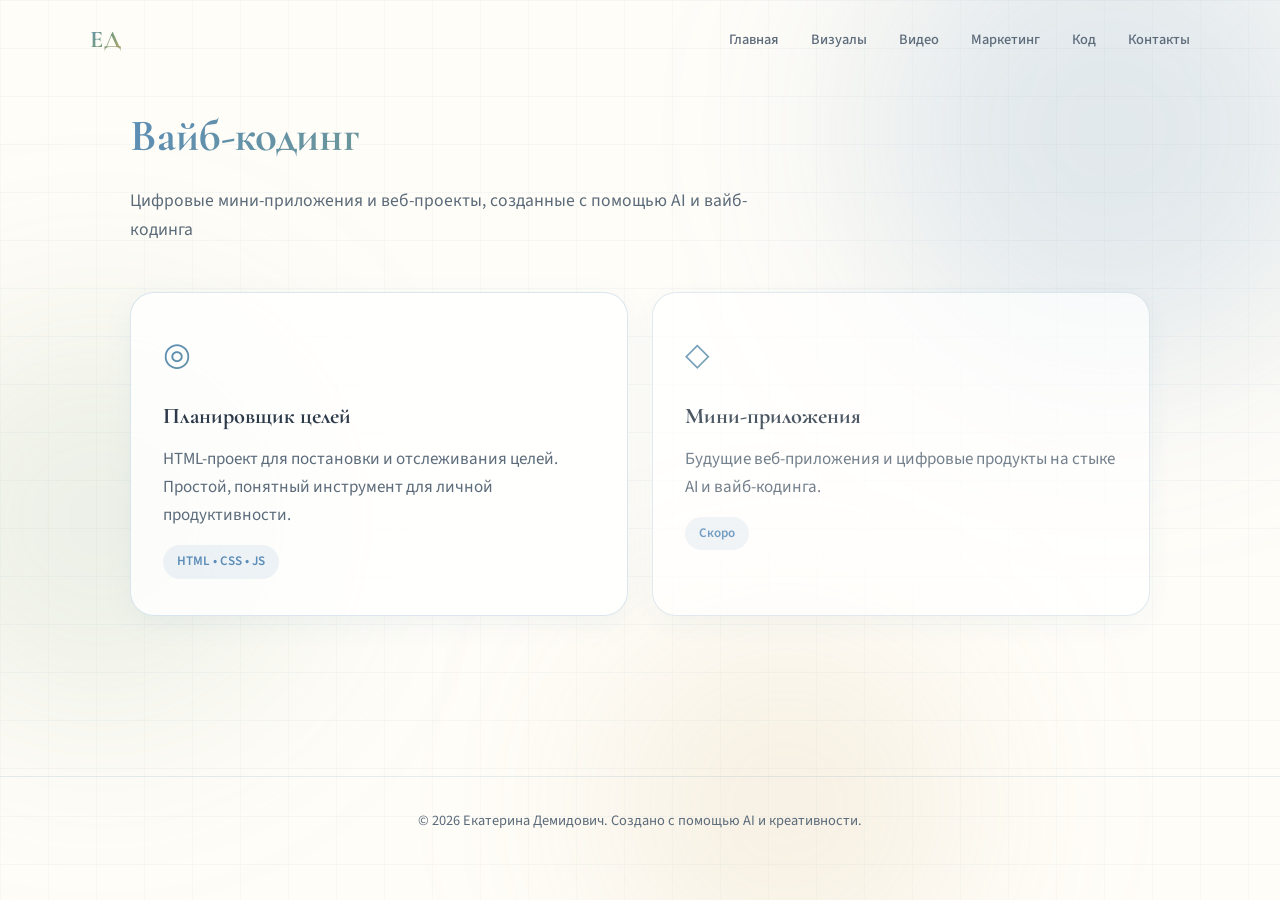
==== coding.html @ 050c3154 "изменение визуала" ====
<!DOCTYPE html>
<html lang="ru">
<head>
  <meta charset="UTF-8">
  <meta name="viewport" content="width=1200">
  <title>Вайб-кодинг — Екатерина Демидович</title>
  <link rel="stylesheet" href="style.css">
  <link rel="preconnect" href="https://fonts.googleapis.com">
  <link rel="preconnect" href="https://fonts.gstatic.com" crossorigin>
  <link href="https://fonts.googleapis.com/css2?family=Cormorant+Garamond:wght@500;600;700&family=Source+Sans+3:wght@300;400;500;600;700&display=swap" rel="stylesheet">
</head>
<body data-page="coding">
  <div class="bg-grid" aria-hidden="true"></div>
  <div class="bg-glow bg-glow--1" aria-hidden="true"></div>
  <div class="bg-glow bg-glow--2" aria-hidden="true"></div>
  <div class="bg-glow bg-glow--3" aria-hidden="true"></div>

  <header class="nav">
    <a href="index.html" class="nav__logo">ЕД</a>
    <nav class="nav__links">
      <a href="index.html" data-page="home">Главная</a>
      <a href="visuals.html" data-page="visuals">Визуалы</a>
      <a href="video.html" data-page="video">Видео</a>
      <a href="marketing.html" data-page="marketing">Маркетинг</a>
      <a href="coding.html" data-page="coding">Код</a>
      <a href="contacts.html" data-page="contacts">Контакты</a>
    </nav>
  </header>

  <main>
    <section class="page-hero fade-in">
      <h1 class="page-hero__title">Вайб-кодинг</h1>
      <p class="page-hero__text">Цифровые мини-приложения и веб-проекты, созданные с помощью AI и вайб-кодинга</p>
    </section>

    <section class="section fade-in">
      <div class="product-list">
        <article class="product-card">
          <div class="product-card__icon">◎</div>
          <h2 class="product-card__title">Планировщик целей</h2>
          <p class="product-card__desc">HTML-проект для постановки и отслеживания целей. Простой, понятный инструмент для личной продуктивности.</p>
          <span class="product-card__tag">HTML • CSS • JS</span>
        </article>

        <article class="product-card product-card--soon">
          <div class="product-card__icon">◇</div>
          <h2 class="product-card__title">Мини-приложения</h2>
          <p class="product-card__desc">Будущие веб-приложения и цифровые продукты на стыке AI и вайб-кодинга.</p>
          <span class="product-card__tag">Скоро</span>
        </article>
      </div>
    </section>
  </main>

  <footer class="footer">
    <p>© 2026 Екатерина Демидович. Создано с помощью AI и креативности.</p>
  </footer>

  <script src="script.js"></script>
</body>
</html>
---- style.css ----
/* ===== Variables ===== */
:root {
  --bg-deep: #fffdf8;
  --bg-card: rgba(255, 255, 255, 0.82);
  --bg-card-hover: rgba(255, 255, 255, 0.95);
  --text: #2d3a4a;
  --text-muted: #5c6b7a;
  --accent-blue: #5b8db8;
  --accent-gold: #c9a86c;
  --accent-green: #7a9e7e;
  --accent-orange: #c4856a;
  --accent-cream: #f5efe6;
  --gradient-main: linear-gradient(135deg, #5b8db8 0%, #7a9e7e 50%, #c9a86c 100%);
  --gradient-soft: linear-gradient(135deg, rgba(91, 141, 184, 0.25), rgba(201, 168, 108, 0.2));
  --glow-blue: 0 0 60px rgba(91, 141, 184, 0.28);
  --glow-gold: 0 0 50px rgba(201, 168, 108, 0.25);
  --border: rgba(91, 141, 184, 0.22);
  --radius: 16px;
  --radius-lg: 24px;
  --font-body: "Source Sans 3", system-ui, sans-serif;
  --font-display: "Cormorant Garamond", Georgia, serif;
  --max-width: 1100px;
}

/* ===== Reset & Base ===== */
*,
*::before,
*::after {
  box-sizing: border-box;
  margin: 0;
  padding: 0;
}

html {
  scroll-behavior: smooth;
}

body {
  font-family: var(--font-body);
  font-size: 17px;
  line-height: 1.65;
  color: var(--text);
  background: var(--bg-deep);
  min-width: 1200px;
  overflow-x: hidden;
}

a {
  color: inherit;
  text-decoration: none;
}

strong {
  color: var(--text);
  font-weight: 600;
}

.tool-name {
  background: var(--gradient-main);
  -webkit-background-clip: text;
  background-clip: text;
  -webkit-text-fill-color: transparent;
  font-weight: 600;
}

/* ===== Background decor ===== */
.bg-grid {
  position: fixed;
  inset: 0;
  background-image:
    linear-gradient(rgba(91, 141, 184, 0.05) 1px, transparent 1px),
    linear-gradient(90deg, rgba(122, 158, 126, 0.04) 1px, transparent 1px);
  background-size: 48px 48px;
  pointer-events: none;
  z-index: 0;
}

.bg-glow {
  position: fixed;
  border-radius: 50%;
  filter: blur(100px);
  pointer-events: none;
  z-index: 0;
}

.bg-glow--1 {
  width: 500px;
  height: 500px;
  top: -120px;
  right: -80px;
  background: rgba(91, 141, 184, 0.18);
}

.bg-glow--2 {
  width: 400px;
  height: 400px;
  bottom: 20%;
  left: -100px;
  background: rgba(122, 158, 126, 0.15);
}

.bg-glow--3 {
  width: 350px;
  height: 350px;
  bottom: -80px;
  right: 25%;
  background: rgba(201, 168, 108, 0.16);
}

/* ===== Nav ===== */
.nav {
  position: fixed;
  top: 0;
  left: 50%;
  transform: translateX(-50%);
  width: min(1100px, calc(100% - 80px));
  display: flex;
  align-items: center;
  justify-content: space-between;
  padding: 20px 0;
  z-index: 100;
}

.nav__logo {
  font-family: var(--font-display);
  font-weight: 700;
  font-size: 1.5rem;
  background: var(--gradient-main);
  -webkit-background-clip: text;
  background-clip: text;
  -webkit-text-fill-color: transparent;
  letter-spacing: 0.05em;
}

.nav__links {
  display: flex;
  gap: 32px;
}

.nav__links a {
  font-size: 0.9rem;
  font-weight: 500;
  color: var(--text-muted);
  transition: color 0.25s ease, text-shadow 0.25s ease;
}

.nav__links a:hover,
.nav__link--active {
  color: var(--accent-blue);
  text-shadow: none;
}

.nav__link--active {
  font-weight: 600;
}

/* ===== Layout ===== */
main {
  position: relative;
  z-index: 1;
  max-width: var(--max-width);
  margin: 0 auto;
  padding: 100px 40px 60px;
}

.section {
  margin-bottom: 100px;
}

.section__header {
  display: flex;
  align-items: baseline;
  gap: 20px;
  margin-bottom: 36px;
}

.section__label {
  font-family: var(--font-display);
  font-size: 0.95rem;
  font-weight: 700;
  color: var(--accent-gold);
  opacity: 0.9;
}

.section__title {
  font-family: var(--font-display);
  font-size: 2rem;
  font-weight: 700;
  background: var(--gradient-main);
  -webkit-background-clip: text;
  background-clip: text;
  -webkit-text-fill-color: transparent;
}

/* ===== Hero ===== */
.hero {
  display: grid;
  grid-template-columns: minmax(360px, 40%) 1fr;
  gap: 60px;
  align-items: center;
  min-height: 85vh;
  padding-top: 40px;
  padding-bottom: 60px;
}

.hero__visual {
  display: flex;
  justify-content: flex-start;
  align-items: center;
}

.hero__badge {
  display: inline-flex;
  align-items: center;
  gap: 10px;
  padding: 8px 18px;
  margin-bottom: 24px;
  font-size: 0.8rem;
  font-weight: 500;
  letter-spacing: 0.12em;
  text-transform: uppercase;
  color: var(--accent-blue);
  background: rgba(91, 141, 184, 0.1);
  border: 1px solid rgba(91, 141, 184, 0.28);
  border-radius: 100px;
}

.hero__badge-dot {
  width: 8px;
  height: 8px;
  border-radius: 50%;
  background: var(--accent-gold);
  box-shadow: 0 0 10px rgba(201, 168, 108, 0.6);
  animation: pulse 2s ease-in-out infinite;
}

@keyframes pulse {
  0%, 100% { opacity: 1; transform: scale(1); }
  50% { opacity: 0.6; transform: scale(0.9); }
}

.hero__title {
  font-family: var(--font-display);
  font-size: 3.6rem;
  font-weight: 700;
  line-height: 1.1;
  margin-bottom: 12px;
  background: linear-gradient(120deg, #2d3a4a 0%, #5b8db8 45%, #7a9e7e 100%);
  -webkit-background-clip: text;
  background-clip: text;
  -webkit-text-fill-color: transparent;
}

.hero__subtitle {
  font-size: 1.15rem;
  color: var(--text-muted);
  margin-bottom: 28px;
}

.hero__text {
  font-size: 1.05rem;
  color: var(--text-muted);
  max-width: 520px;
  margin-bottom: 36px;
}

.hero__actions,
.hero__portal {
  display: flex;
  flex-wrap: wrap;
  gap: 12px;
}

.btn--portal {
  padding: 12px 22px;
  font-size: 0.9rem;
  background: var(--bg-card);
  color: var(--text);
  border: 1px solid var(--border);
  box-shadow: 0 4px 16px rgba(91, 141, 184, 0.08);
}

.btn--portal:hover {
  transform: translateY(-3px);
  border-color: var(--accent-blue);
  background: rgba(91, 141, 184, 0.08);
  box-shadow: var(--glow-blue);
}

.btn--portal-outline {
  background: transparent;
}

.btn--portal-outline:hover {
  border-color: var(--accent-gold);
  background: rgba(201, 168, 108, 0.1);
  box-shadow: var(--glow-gold);
}

.btn--cta {
  margin-top: 32px;
}

/* ===== Buttons ===== */
.btn {
  display: inline-flex;
  align-items: center;
  justify-content: center;
  padding: 14px 28px;
  font-family: var(--font-body);
  font-size: 0.95rem;
  font-weight: 600;
  border-radius: 100px;
  border: none;
  cursor: pointer;
  transition: transform 0.25s ease, box-shadow 0.25s ease, background 0.25s ease;
}

.btn--primary {
  background: var(--gradient-main);
  color: #fff;
  box-shadow: var(--glow-blue);
}

.btn--primary:hover {
  transform: translateY(-3px);
  box-shadow: 0 8px 32px rgba(91, 141, 184, 0.35);
}

.btn--outline {
  background: transparent;
  color: var(--text);
  border: 1px solid var(--border);
}

.btn--outline:hover {
  border-color: var(--accent-gold);
  background: rgba(201, 168, 108, 0.12);
  transform: translateY(-3px);
  box-shadow: var(--glow-gold);
}

.btn--soon {
  padding: 10px 22px;
  font-size: 0.85rem;
  background: rgba(91, 141, 184, 0.1);
  color: var(--text-muted);
  border: 1px solid var(--border);
  cursor: not-allowed;
  opacity: 0.85;
}

/* ===== Hero photo ===== */
.hero-photo {
  position: relative;
  width: 100%;
  max-width: 400px;
  aspect-ratio: 1;
}

.hero-photo__glow {
  position: absolute;
  inset: -24px;
  border-radius: 50%;
  background: radial-gradient(circle, rgba(201, 168, 108, 0.35) 0%, rgba(91, 141, 184, 0.15) 45%, transparent 70%);
  filter: blur(8px);
  animation: glow-pulse 4s ease-in-out infinite;
}

@keyframes glow-pulse {
  0%, 100% { opacity: 0.85; transform: scale(1); }
  50% { opacity: 1; transform: scale(1.04); }
}

.hero-photo__frame {
  position: relative;
  z-index: 2;
  width: 100%;
  height: 100%;
  padding: 6px;
  border-radius: 50%;
  background: linear-gradient(145deg, #5b8db8, #c9a86c, #7a9e7e);
  box-shadow:
    0 20px 50px rgba(91, 141, 184, 0.22),
    0 8px 24px rgba(201, 168, 108, 0.15);
}

.hero-photo__img {
  display: block;
  width: 100%;
  height: 100%;
  object-fit: cover;
  object-position: center 15%;
  border-radius: 50%;
  border: 3px solid rgba(255, 253, 248, 0.9);
}

/* ===== About card ===== */
.card {
  position: relative;
  padding: 40px 44px;
  background: var(--bg-card);
  border: 1px solid var(--border);
  border-radius: var(--radius-lg);
  backdrop-filter: blur(12px);
  box-shadow: 0 8px 32px rgba(91, 141, 184, 0.08);
  transition: border-color 0.3s ease, box-shadow 0.3s ease;
}

.card:hover {
  border-color: rgba(91, 141, 184, 0.4);
  box-shadow: var(--glow-blue);
}

.card--about p {
  margin-bottom: 20px;
  color: var(--text-muted);
}

.card--about p:last-child {
  margin-bottom: 0;
}

.card__accent {
  position: absolute;
  top: 0;
  left: 44px;
  right: 44px;
  height: 3px;
  background: var(--gradient-main);
  border-radius: 0 0 4px 4px;
}

/* ===== Skills ===== */
.skills-grid {
  display: flex;
  flex-wrap: wrap;
  gap: 14px;
}

.skill-tag {
  padding: 12px 22px;
  font-size: 0.95rem;
  font-weight: 500;
  color: var(--text);
  background: var(--bg-card);
  border: 1px solid var(--border);
  border-radius: 100px;
  transition: transform 0.25s ease, background 0.25s ease, border-color 0.25s ease, box-shadow 0.25s ease;
}

.skill-tag:hover {
  transform: translateY(-4px);
  background: var(--bg-card-hover);
  border-color: rgba(201, 168, 108, 0.45);
  box-shadow: 0 8px 24px rgba(91, 141, 184, 0.15);
}

.skill-tag--en {
  background: linear-gradient(135deg, rgba(91, 141, 184, 0.12), rgba(122, 158, 126, 0.12));
}

/* ===== Directions ===== */
.directions-grid {
  display: grid;
  grid-template-columns: repeat(4, 1fr);
  gap: 24px;
}

.direction-card {
  padding: 32px 28px;
  background: var(--bg-card);
  border: 1px solid var(--border);
  border-radius: var(--radius);
  backdrop-filter: blur(10px);
  box-shadow: 0 6px 24px rgba(91, 141, 184, 0.06);
  transition: transform 0.3s ease, box-shadow 0.3s ease, border-color 0.3s ease;
}

.direction-card:hover {
  transform: translateY(-8px);
  border-color: rgba(91, 141, 184, 0.4);
  box-shadow: 0 16px 48px rgba(91, 141, 184, 0.12);
}

.direction-card__icon {
  font-size: 1.8rem;
  margin-bottom: 16px;
  background: var(--gradient-main);
  -webkit-background-clip: text;
  background-clip: text;
  -webkit-text-fill-color: transparent;
}

.direction-card h3 {
  font-family: var(--font-display);
  font-size: 1.25rem;
  margin-bottom: 10px;
}

.direction-card p {
  font-size: 0.92rem;
  color: var(--text-muted);
}

/* ===== Projects tabs & gallery ===== */
.projects-tabs {
  display: flex;
  gap: 12px;
  margin-bottom: 28px;
}

.projects-tab {
  padding: 12px 24px;
  font-family: var(--font-body);
  font-size: 0.95rem;
  font-weight: 600;
  color: var(--text-muted);
  background: var(--bg-card);
  border: 1px solid var(--border);
  border-radius: 100px;
  cursor: pointer;
  transition: color 0.25s ease, background 0.25s ease, border-color 0.25s ease, box-shadow 0.25s ease;
}

.projects-tab:hover {
  color: var(--text);
  border-color: rgba(91, 141, 184, 0.35);
}

.projects-tab--active {
  color: #fff;
  background: var(--gradient-main);
  border-color: transparent;
  box-shadow: var(--glow-blue);
}

.projects-panel {
  display: none;
}

.projects-panel--active {
  display: block;
}

.projects-panel__desc {
  color: var(--text-muted);
  margin-bottom: 28px;
  max-width: 640px;
}

.gallery {
  display: grid;
  gap: 20px;
}

.gallery--visuals {
  grid-template-columns: repeat(3, 1fr);
}

.gallery--video {
  grid-template-columns: repeat(2, 1fr);
}

.gallery__item {
  margin: 0;
  border-radius: var(--radius);
  overflow: hidden;
  background: var(--bg-card);
  border: 1px solid var(--border);
  box-shadow: 0 8px 28px rgba(91, 141, 184, 0.08);
  transition: transform 0.3s ease, box-shadow 0.3s ease;
}

.gallery__item:hover {
  transform: translateY(-4px);
  box-shadow: 0 16px 40px rgba(91, 141, 184, 0.14);
}

.gallery__item img,
.gallery__item video {
  display: block;
  width: 100%;
  height: 100%;
  object-fit: cover;
  aspect-ratio: 3 / 4;
  background: var(--accent-cream);
}

.gallery__item--video video {
  aspect-ratio: 16 / 9;
}

.gallery__item figcaption {
  padding: 12px 16px;
  font-size: 0.88rem;
  color: var(--text-muted);
  text-align: center;
}

.gallery--visuals .gallery__item:last-child {
  grid-column: span 3;
}

.gallery--visuals .gallery__item:last-child video {
  aspect-ratio: 16 / 9;
  max-height: 420px;
  object-fit: contain;
  background: #1a2332;
}

/* ===== Music player ===== */
.music-player {
  display: flex;
  align-items: center;
  gap: 24px;
  padding: 28px 32px;
  background: var(--bg-card);
  border: 1px solid var(--border);
  border-radius: var(--radius-lg);
  box-shadow: 0 8px 28px rgba(91, 141, 184, 0.08);
}

.music-player--featured {
  margin-top: 24px;
}

.music-player__cover {
  flex-shrink: 0;
  width: 80px;
  height: 80px;
  display: flex;
  align-items: center;
  justify-content: center;
  font-size: 2rem;
  color: #fff;
  background: var(--gradient-main);
  border-radius: 50%;
  box-shadow: var(--glow-gold);
}

.music-player__info {
  flex: 1;
  min-width: 0;
}

.music-player__title {
  font-family: var(--font-display);
  font-size: 1.35rem;
  margin-bottom: 4px;
}

.music-player__meta {
  font-size: 0.88rem;
  color: var(--text-muted);
  margin-bottom: 14px;
}

.music-player__audio {
  width: 100%;
  height: 40px;
}

.card--music p {
  color: var(--text-muted);
}

/* ===== Contact ===== */
.contact-block {
  text-align: center;
  padding: 56px 48px;
  background: var(--bg-card);
  border: 1px solid var(--border);
  border-radius: var(--radius-lg);
  position: relative;
  overflow: hidden;
}

.contact-block::before {
  content: "";
  position: absolute;
  top: 0;
  left: 0;
  right: 0;
  height: 100%;
  background: radial-gradient(ellipse at 50% 0%, rgba(91, 141, 184, 0.12), transparent 60%);
  pointer-events: none;
}

.contact-block__text {
  font-size: 1.2rem;
  color: var(--text);
  max-width: 560px;
  margin: 0 auto 36px;
  position: relative;
}

.contact-links {
  display: flex;
  justify-content: center;
  gap: 20px;
  position: relative;
}

.contact-link {
  display: flex;
  align-items: center;
  gap: 14px;
  padding: 18px 28px;
  font-weight: 600;
  background: rgba(91, 141, 184, 0.08);
  border: 1px solid var(--border);
  border-radius: var(--radius);
  transition: transform 0.25s ease, background 0.25s ease, border-color 0.25s ease, box-shadow 0.25s ease;
}

.contact-link span {
  display: flex;
  flex-direction: column;
  align-items: flex-start;
  gap: 2px;
}

.contact-link__label {
  font-size: 0.82rem;
  font-weight: 500;
  color: var(--text-muted);
}

.contact-link__value {
  font-size: 0.95rem;
  color: var(--text);
}

.contact-link:hover {
  transform: scale(1.05);
  background: rgba(201, 168, 108, 0.15);
  border-color: var(--accent-gold);
  box-shadow: var(--glow-gold);
}

.contact-link__icon {
  font-size: 1.1rem;
  opacity: 0.9;
}

/* ===== Footer ===== */
.footer {
  position: relative;
  z-index: 1;
  text-align: center;
  padding: 32px 40px 48px;
  border-top: 1px solid rgba(91, 141, 184, 0.15);
}

.footer p {
  font-size: 0.9rem;
  color: var(--text-muted);
}

/* ===== Animations ===== */
@keyframes fade-up {
  from {
    opacity: 0;
    transform: translateY(20px);
  }
  to {
    opacity: 1;
    transform: translateY(0);
  }
}

.fade-in {
  animation: fade-up 0.7s ease both;
}

/* ===== Page hero ===== */
.page-hero {
  margin-bottom: 48px;
}

.page-hero__title {
  font-family: var(--font-display);
  font-size: 2.8rem;
  font-weight: 700;
  margin-bottom: 12px;
  background: var(--gradient-main);
  -webkit-background-clip: text;
  background-clip: text;
  -webkit-text-fill-color: transparent;
}

.page-hero__text {
  font-size: 1.1rem;
  color: var(--text-muted);
  max-width: 640px;
}

/* ===== Stats ===== */
.stats-grid {
  display: grid;
  grid-template-columns: repeat(4, 1fr);
  gap: 20px;
}

.stat-card {
  padding: 32px 24px;
  text-align: center;
  background: var(--bg-card);
  border: 1px solid var(--border);
  border-radius: var(--radius-lg);
  box-shadow: 0 8px 28px rgba(91, 141, 184, 0.08);
  transition: transform 0.3s ease, box-shadow 0.3s ease;
}

.stat-card:hover {
  transform: translateY(-4px);
  box-shadow: 0 16px 40px rgba(91, 141, 184, 0.12);
}

.stat-card__value {
  display: block;
  font-family: var(--font-display);
  font-size: 2.2rem;
  font-weight: 700;
  color: var(--accent-blue);
  margin-bottom: 8px;
}

.stat-card__label {
  font-size: 0.92rem;
  color: var(--text-muted);
  line-height: 1.4;
}

/* ===== Work gallery ===== */
.gallery--works {
  display: grid;
  grid-template-columns: repeat(2, 1fr);
  gap: 28px;
}

.work-card {
  background: var(--bg-card);
  border: 1px solid var(--border);
  border-radius: var(--radius-lg);
  overflow: hidden;
  box-shadow: 0 8px 28px rgba(91, 141, 184, 0.08);
  transition: transform 0.3s ease, box-shadow 0.3s ease;
}

.work-card:hover {
  transform: translateY(-6px);
  box-shadow: 0 20px 50px rgba(91, 141, 184, 0.14);
}

.work-card__media {
  margin: 0;
  overflow: hidden;
}

.work-card__media img {
  display: block;
  width: 100%;
  aspect-ratio: 3 / 4;
  object-fit: cover;
  background: var(--accent-cream);
}

.work-card__body {
  padding: 24px 28px 28px;
}

.work-card__title {
  font-family: var(--font-display);
  font-size: 1.35rem;
  margin-bottom: 8px;
}

.work-card__desc {
  font-size: 0.95rem;
  color: var(--text-muted);
}

/* ===== Video cases ===== */
.video-list {
  display: flex;
  flex-direction: column;
  gap: 40px;
}

.video-case {
  display: grid;
  grid-template-columns: 1.2fr 1fr;
  gap: 32px;
  align-items: start;
  padding: 28px;
  background: var(--bg-card);
  border: 1px solid var(--border);
  border-radius: var(--radius-lg);
  box-shadow: 0 8px 28px rgba(91, 141, 184, 0.08);
}

.video-case__player video {
  display: block;
  width: 100%;
  border-radius: var(--radius);
  background: #1a2332;
  aspect-ratio: 16 / 9;
}

.video-case__title {
  font-family: var(--font-display);
  font-size: 1.5rem;
  margin-bottom: 20px;
}

.video-case__meta div {
  margin-bottom: 16px;
}

.video-case__meta dt {
  font-weight: 600;
  color: var(--accent-blue);
  margin-bottom: 4px;
  font-size: 0.88rem;
  text-transform: uppercase;
  letter-spacing: 0.06em;
}

.video-case__meta dd {
  color: var(--text-muted);
  font-size: 0.95rem;
}

/* ===== Marketing cases ===== */
.cases-list {
  display: flex;
  flex-direction: column;
  gap: 28px;
}

.case-card {
  position: relative;
  padding: 36px 40px;
  background: var(--bg-card);
  border: 1px solid var(--border);
  border-radius: var(--radius-lg);
  box-shadow: 0 8px 28px rgba(91, 141, 184, 0.08);
}

.case-card__accent {
  position: absolute;
  top: 0;
  left: 40px;
  right: 40px;
  height: 3px;
  background: var(--gradient-main);
  border-radius: 0 0 4px 4px;
}

.case-card__title {
  font-family: var(--font-display);
  font-size: 1.6rem;
  margin-bottom: 24px;
}

.case-card__details div {
  margin-bottom: 18px;
}

.case-card__details div:last-child {
  margin-bottom: 0;
}

.case-card__details dt {
  font-weight: 600;
  color: var(--accent-gold);
  margin-bottom: 6px;
}

.case-card__details dd {
  color: var(--text-muted);
}

/* ===== Product cards ===== */
.product-list {
  display: grid;
  grid-template-columns: repeat(2, 1fr);
  gap: 24px;
}

.product-card {
  padding: 36px 32px;
  background: var(--bg-card);
  border: 1px solid var(--border);
  border-radius: var(--radius-lg);
  box-shadow: 0 8px 28px rgba(91, 141, 184, 0.08);
  transition: transform 0.3s ease, box-shadow 0.3s ease;
}

.product-card:hover {
  transform: translateY(-6px);
  box-shadow: 0 20px 50px rgba(91, 141, 184, 0.14);
}

.product-card--soon {
  opacity: 0.85;
}

.product-card__icon {
  font-size: 2rem;
  margin-bottom: 16px;
  background: var(--gradient-main);
  -webkit-background-clip: text;
  background-clip: text;
  -webkit-text-fill-color: transparent;
}

.product-card__title {
  font-family: var(--font-display);
  font-size: 1.4rem;
  margin-bottom: 10px;
}

.product-card__desc {
  color: var(--text-muted);
  margin-bottom: 16px;
}

.product-card__tag {
  display: inline-block;
  padding: 6px 14px;
  font-size: 0.82rem;
  font-weight: 600;
  color: var(--accent-blue);
  background: rgba(91, 141, 184, 0.1);
  border-radius: 100px;
}

/* ===== Contacts page ===== */
.contact-links--page {
  flex-direction: column;
  align-items: stretch;
  max-width: 480px;
  margin: 0 auto;
}

.contact-link--primary {
  border-color: rgba(91, 141, 184, 0.35);
  background: rgba(91, 141, 184, 0.12);
}
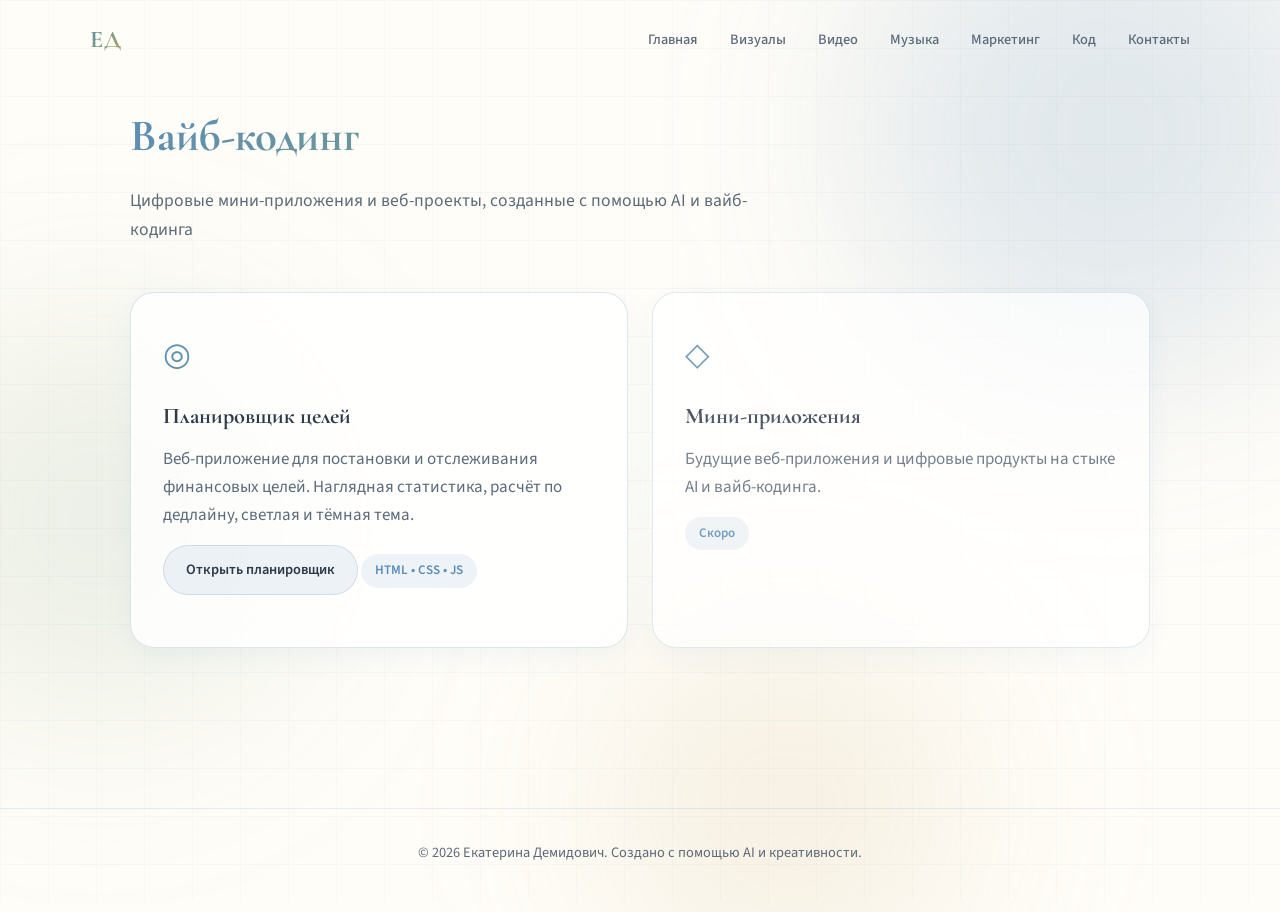
==== commit 534af00f: "Добавление файлов" ====
--- a/coding.html
+++ b/coding.html
@@ -21,6 +21,7 @@
       <a href="index.html" data-page="home">Главная</a>
       <a href="visuals.html" data-page="visuals">Визуалы</a>
       <a href="video.html" data-page="video">Видео</a>
+      <a href="music.html" data-page="music">Музыка</a>
       <a href="marketing.html" data-page="marketing">Маркетинг</a>
       <a href="coding.html" data-page="coding">Код</a>
       <a href="contacts.html" data-page="contacts">Контакты</a>
@@ -38,7 +39,8 @@
         <article class="product-card">
           <div class="product-card__icon">◎</div>
           <h2 class="product-card__title">Планировщик целей</h2>
-          <p class="product-card__desc">HTML-проект для постановки и отслеживания целей. Простой, понятный инструмент для личной продуктивности.</p>
+          <p class="product-card__desc">Веб-приложение для постановки и отслеживания финансовых целей. Наглядная статистика, расчёт по дедлайну, светлая и тёмная тема.</p>
+          <a href="https://ekaterina-demidovich95.github.io/goal-planner_savings-jar/" class="btn btn--case" target="_blank" rel="noopener noreferrer">Открыть планировщик</a>
           <span class="product-card__tag">HTML • CSS • JS</span>
         </article>
 
--- a/style.css
+++ b/style.css
@@ -195,8 +195,8 @@
 /* ===== Hero ===== */
 .hero {
   display: grid;
-  grid-template-columns: minmax(360px, 40%) 1fr;
-  gap: 60px;
+  grid-template-columns: minmax(440px, 48%) 1fr;
+  gap: 56px;
   align-items: center;
   min-height: 85vh;
   padding-top: 40px;
@@ -354,7 +354,7 @@
 .hero-photo {
   position: relative;
   width: 100%;
-  max-width: 400px;
+  max-width: 480px;
   aspect-ratio: 1;
 }
 
@@ -661,6 +661,12 @@
   height: 40px;
 }
 
+.music-list {
+  display: flex;
+  flex-direction: column;
+  gap: 20px;
+}
+
 .card--music p {
   color: var(--text-muted);
 }
@@ -983,6 +989,31 @@
   color: var(--text-muted);
 }
 
+.case-card__links {
+  display: flex;
+  flex-wrap: wrap;
+  gap: 12px;
+  margin-top: 28px;
+  padding-top: 24px;
+  border-top: 1px solid var(--border);
+}
+
+.btn--case {
+  padding: 12px 22px;
+  font-size: 0.9rem;
+  background: rgba(91, 141, 184, 0.1);
+  color: var(--text);
+  border: 1px solid var(--border);
+  box-shadow: none;
+}
+
+.btn--case:hover {
+  transform: translateY(-2px);
+  border-color: var(--accent-blue);
+  background: rgba(91, 141, 184, 0.16);
+  box-shadow: 0 6px 20px rgba(91, 141, 184, 0.12);
+}
+
 /* ===== Product cards ===== */
 .product-list {
   display: grid;
@@ -1025,6 +1056,10 @@
 
 .product-card__desc {
   color: var(--text-muted);
+  margin-bottom: 16px;
+}
+
+.product-card .btn--case {
   margin-bottom: 16px;
 }
 
@@ -1039,14 +1074,45 @@
 }
 
 /* ===== Contacts page ===== */
-.contact-links--page {
-  flex-direction: column;
-  align-items: stretch;
-  max-width: 480px;
-  margin: 0 auto;
-}
-
-.contact-link--primary {
-  border-color: rgba(91, 141, 184, 0.35);
-  background: rgba(91, 141, 184, 0.12);
-}
+.contact-buttons {
+  display: flex;
+  flex-wrap: wrap;
+  justify-content: center;
+  gap: 14px;
+  position: relative;
+}
+
+.btn--contact {
+  padding: 16px 36px;
+  font-size: 0.95rem;
+  background: rgba(91, 141, 184, 0.08);
+  color: var(--text);
+  border: 1px solid var(--border);
+  box-shadow: none;
+}
+
+.btn--contact:hover {
+  transform: translateY(-3px);
+  border-color: var(--accent-gold);
+  background: rgba(201, 168, 108, 0.12);
+  box-shadow: var(--glow-gold);
+}
+
+.btn--contact-primary {
+  background: var(--gradient-main);
+  color: #fff;
+  border-color: transparent;
+  box-shadow: var(--glow-blue);
+}
+
+.btn--contact-primary:hover {
+  border-color: transparent;
+  background: var(--gradient-main);
+  box-shadow: 0 8px 32px rgba(91, 141, 184, 0.35);
+}
+
+.contact-block .btn--cta {
+  display: flex;
+  width: fit-content;
+  margin: 32px auto 0;
+}
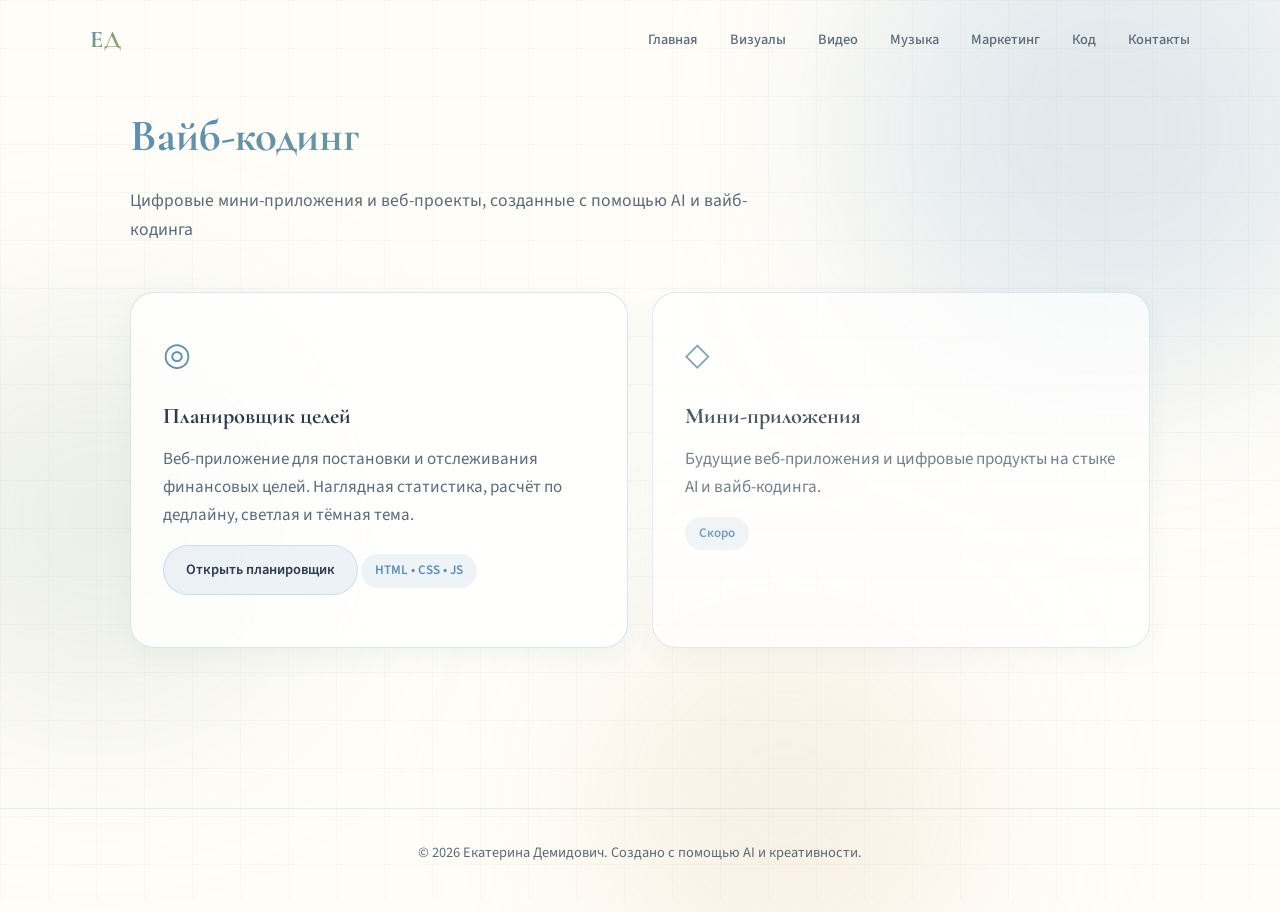
==== commit 71a8d193: "добавила изменения под мобильную версию" ====
--- a/coding.html
+++ b/coding.html
@@ -2,7 +2,7 @@
 <html lang="ru">
 <head>
   <meta charset="UTF-8">
-  <meta name="viewport" content="width=1200">
+  <meta name="viewport" content="width=device-width, initial-scale=1">
   <title>Вайб-кодинг — Екатерина Демидович</title>
   <link rel="stylesheet" href="style.css">
   <link rel="preconnect" href="https://fonts.googleapis.com">
@@ -17,7 +17,12 @@
 
   <header class="nav">
     <a href="index.html" class="nav__logo">ЕД</a>
-    <nav class="nav__links">
+    <button class="nav__burger" type="button" aria-label="Открыть меню" aria-expanded="false" aria-controls="site-nav">
+      <span class="nav__burger-line"></span>
+      <span class="nav__burger-line"></span>
+      <span class="nav__burger-line"></span>
+    </button>
+    <nav class="nav__links" id="site-nav">
       <a href="index.html" data-page="home">Главная</a>
       <a href="visuals.html" data-page="visuals">Визуалы</a>
       <a href="video.html" data-page="video">Видео</a>
--- a/style.css
+++ b/style.css
@@ -41,8 +41,13 @@
   line-height: 1.65;
   color: var(--text);
   background: var(--bg-deep);
-  min-width: 1200px;
   overflow-x: hidden;
+}
+
+@media (min-width: 1200px) {
+  body {
+    min-width: 1200px;
+  }
 }
 
 a {
@@ -152,6 +157,14 @@
 
 .nav__link--active {
   font-weight: 600;
+}
+
+.nav__burger {
+  display: none;
+}
+
+body.nav-open {
+  overflow: hidden;
 }
 
 /* ===== Layout ===== */
@@ -271,6 +284,14 @@
   gap: 12px;
 }
 
+.hero__works-title {
+  font-family: var(--font-display);
+  font-size: 1.3rem;
+  font-weight: 600;
+  margin-bottom: 14px;
+  color: var(--text);
+}
+
 .btn--portal {
   padding: 12px 22px;
   font-size: 0.9rem;
@@ -809,6 +830,10 @@
   gap: 20px;
 }
 
+.stats-grid--5 {
+  grid-template-columns: repeat(5, 1fr);
+}
+
 .stat-card {
   padding: 32px 24px;
   text-align: center;
@@ -1116,3 +1141,482 @@
   width: fit-content;
   margin: 32px auto 0;
 }
+
+/* ===== Home: services, audience, reviews ===== */
+.services-grid {
+  display: grid;
+  grid-template-columns: repeat(2, 1fr);
+  gap: 24px;
+}
+
+.service-card {
+  padding: 32px 28px;
+  background: var(--bg-card);
+  border: 1px solid var(--border);
+  border-radius: var(--radius-lg);
+  box-shadow: 0 8px 28px rgba(91, 141, 184, 0.08);
+  transition: transform 0.3s ease, box-shadow 0.3s ease;
+}
+
+.service-card:hover {
+  transform: translateY(-4px);
+  box-shadow: 0 16px 40px rgba(91, 141, 184, 0.12);
+}
+
+.service-card__title {
+  font-family: var(--font-display);
+  font-size: 1.35rem;
+  margin-bottom: 12px;
+  color: var(--text);
+}
+
+.service-card__desc {
+  color: var(--text-muted);
+  margin-bottom: 12px;
+}
+
+.service-card__desc:last-child {
+  margin-bottom: 0;
+}
+
+.service-card__label {
+  font-weight: 600;
+  color: var(--text);
+  margin: 16px 0 10px;
+}
+
+.service-card__list {
+  padding-left: 20px;
+  color: var(--text-muted);
+}
+
+.service-card__list li {
+  margin-bottom: 6px;
+}
+
+.service-card__list li:last-child {
+  margin-bottom: 0;
+}
+
+.card__lead {
+  font-weight: 600;
+  color: var(--text);
+  margin-bottom: 16px;
+}
+
+.audience-list {
+  padding-left: 20px;
+  color: var(--text-muted);
+  margin-bottom: 24px;
+}
+
+.audience-list li {
+  margin-bottom: 10px;
+}
+
+.audience-list li:last-child {
+  margin-bottom: 0;
+}
+
+.card__note {
+  padding-top: 20px;
+  border-top: 1px solid var(--border);
+  color: var(--text);
+  font-weight: 500;
+}
+
+.reviews-grid {
+  display: grid;
+  grid-template-columns: repeat(2, 1fr);
+  gap: 24px;
+}
+
+.review-card {
+  margin: 0;
+  padding: 28px 32px;
+  background: var(--bg-card);
+  border: 1px solid var(--border);
+  border-radius: var(--radius-lg);
+  box-shadow: 0 8px 28px rgba(91, 141, 184, 0.08);
+}
+
+.review-card p {
+  color: var(--text-muted);
+  font-style: italic;
+  line-height: 1.7;
+}
+
+.reviews-grid .review-card:last-child {
+  grid-column: span 2;
+}
+
+/* ===== Responsive (tablet & mobile only) ===== */
+
+/* Tablet landscape / small laptop — 1024px */
+@media (max-width: 1024px) {
+  .nav {
+    width: calc(100% - 40px);
+    padding: 16px 0;
+  }
+
+  .nav__burger {
+    display: flex;
+    flex-direction: column;
+    justify-content: center;
+    gap: 5px;
+    width: 44px;
+    height: 44px;
+    padding: 0;
+    border: 1px solid var(--border);
+    border-radius: 12px;
+    background: var(--bg-card);
+    cursor: pointer;
+    z-index: 110;
+  }
+
+  .nav__burger-line {
+    display: block;
+    width: 20px;
+    height: 2px;
+    margin: 0 auto;
+    background: var(--text);
+    border-radius: 2px;
+    transition: transform 0.25s ease, opacity 0.25s ease;
+  }
+
+  .nav__burger--open .nav__burger-line:nth-child(1) {
+    transform: translateY(7px) rotate(45deg);
+  }
+
+  .nav__burger--open .nav__burger-line:nth-child(2) {
+    opacity: 0;
+  }
+
+  .nav__burger--open .nav__burger-line:nth-child(3) {
+    transform: translateY(-7px) rotate(-45deg);
+  }
+
+  .nav__links {
+    position: fixed;
+    top: 0;
+    right: 0;
+    width: min(320px, 88vw);
+    height: 100vh;
+    height: 100dvh;
+    flex-direction: column;
+    align-items: flex-start;
+    gap: 0;
+    padding: 88px 28px 32px;
+    background: rgba(255, 253, 248, 0.98);
+    border-left: 1px solid var(--border);
+    box-shadow: -8px 0 40px rgba(91, 141, 184, 0.12);
+    transform: translateX(100%);
+    transition: transform 0.3s ease;
+    z-index: 105;
+    overflow-y: auto;
+  }
+
+  .nav__links--open {
+    transform: translateX(0);
+  }
+
+  .nav__links a {
+    width: 100%;
+    padding: 14px 0;
+    font-size: 1rem;
+    border-bottom: 1px solid rgba(91, 141, 184, 0.1);
+  }
+
+  body.nav-open::before {
+    content: "";
+    position: fixed;
+    inset: 0;
+    background: rgba(45, 58, 74, 0.35);
+    z-index: 104;
+  }
+
+  main {
+    padding: 88px 24px 48px;
+  }
+
+  .hero {
+    grid-template-columns: 1fr 1fr;
+    gap: 32px;
+    min-height: auto;
+    padding-top: 24px;
+    padding-bottom: 40px;
+  }
+
+  .hero-photo {
+    max-width: 100%;
+  }
+
+  .hero__title {
+    font-size: 2.8rem;
+  }
+
+  .page-hero__title {
+    font-size: 2.4rem;
+  }
+
+  .stats-grid--5 {
+    grid-template-columns: repeat(3, 1fr);
+  }
+
+  .services-grid,
+  .gallery--works,
+  .reviews-grid,
+  .product-list {
+    grid-template-columns: 1fr;
+  }
+
+  .reviews-grid .review-card:last-child {
+    grid-column: span 1;
+  }
+
+  .video-case {
+    grid-template-columns: 1fr;
+    gap: 24px;
+    padding: 24px;
+  }
+
+  .directions-grid {
+    grid-template-columns: repeat(2, 1fr);
+  }
+
+  .gallery--visuals {
+    grid-template-columns: repeat(2, 1fr);
+  }
+
+  .gallery--visuals .gallery__item:last-child {
+    grid-column: span 2;
+  }
+
+  .section {
+    margin-bottom: 72px;
+  }
+}
+
+/* Tablet portrait — 768px */
+@media (max-width: 768px) {
+  body {
+    font-size: 16px;
+  }
+
+  main {
+    padding: 80px 20px 40px;
+  }
+
+  .hero {
+    grid-template-columns: 1fr;
+    gap: 32px;
+    text-align: center;
+  }
+
+  .hero__visual {
+    justify-content: center;
+    order: -1;
+  }
+
+  .hero-photo {
+    max-width: min(360px, 85vw);
+    margin: 0 auto;
+  }
+
+  .hero__badge {
+    margin-left: auto;
+    margin-right: auto;
+  }
+
+  .hero__text {
+    max-width: none;
+    margin-left: auto;
+    margin-right: auto;
+  }
+
+  .hero__works-title {
+    text-align: center;
+  }
+
+  .hero__portal {
+    justify-content: center;
+  }
+
+  .hero__title {
+    font-size: 2.4rem;
+  }
+
+  .page-hero__title {
+    font-size: 2rem;
+  }
+
+  .section__title {
+    font-size: 1.75rem;
+  }
+
+  .section {
+    margin-bottom: 56px;
+  }
+
+  .stats-grid,
+  .stats-grid--5 {
+    grid-template-columns: repeat(2, 1fr);
+  }
+
+  .card,
+  .case-card {
+    padding: 28px 24px;
+  }
+
+  .card__accent,
+  .case-card__accent {
+    left: 24px;
+    right: 24px;
+  }
+
+  .contact-block {
+    padding: 36px 24px;
+  }
+
+  .music-player {
+    flex-direction: column;
+    align-items: flex-start;
+    padding: 24px;
+    gap: 16px;
+  }
+
+  .music-player__cover {
+    width: 64px;
+    height: 64px;
+    font-size: 1.6rem;
+  }
+
+  .music-player__title {
+    font-size: 1.2rem;
+  }
+
+  .projects-tabs {
+    flex-wrap: wrap;
+  }
+
+  .gallery--visuals,
+  .gallery--video {
+    grid-template-columns: 1fr;
+  }
+
+  .gallery--visuals .gallery__item:last-child {
+    grid-column: span 1;
+  }
+
+  .work-card__body {
+    padding: 20px 22px 24px;
+  }
+
+  .footer {
+    padding: 24px 20px 36px;
+  }
+}
+
+/* Mobile — 430px and below */
+@media (max-width: 430px) {
+  main {
+    padding: 76px 16px 32px;
+  }
+
+  .nav {
+    width: calc(100% - 32px);
+  }
+
+  .hero__title {
+    font-size: 2rem;
+  }
+
+  .hero__subtitle {
+    font-size: 1rem;
+  }
+
+  .page-hero__title {
+    font-size: 1.75rem;
+  }
+
+  .section__title {
+    font-size: 1.5rem;
+  }
+
+  .hero__portal {
+    gap: 10px;
+  }
+
+  .btn--portal {
+    flex: 1 1 calc(50% - 10px);
+    min-width: 0;
+    padding: 12px 14px;
+    font-size: 0.85rem;
+    text-align: center;
+  }
+
+  .stats-grid,
+  .stats-grid--5 {
+    grid-template-columns: 1fr;
+  }
+
+  .stat-card {
+    padding: 24px 20px;
+  }
+
+  .stat-card__value {
+    font-size: 1.8rem;
+  }
+
+  .contact-buttons {
+    flex-direction: column;
+    align-items: stretch;
+  }
+
+  .btn--contact {
+    width: 100%;
+    padding: 14px 24px;
+  }
+
+  .service-card,
+  .product-card,
+  .review-card {
+    padding: 22px 20px;
+  }
+
+  .case-card__links {
+    flex-direction: column;
+  }
+
+  .btn--case {
+    width: 100%;
+    text-align: center;
+  }
+
+  .video-case {
+    padding: 18px;
+  }
+
+  .video-case__title {
+    font-size: 1.25rem;
+  }
+
+  .work-card__title {
+    font-size: 1.2rem;
+  }
+}
+
+/* Small mobile — 320px */
+@media (max-width: 320px) {
+  .hero__title {
+    font-size: 1.75rem;
+  }
+
+  .btn--portal {
+    flex: 1 1 100%;
+  }
+
+  .nav__links {
+    width: 100vw;
+  }
+}
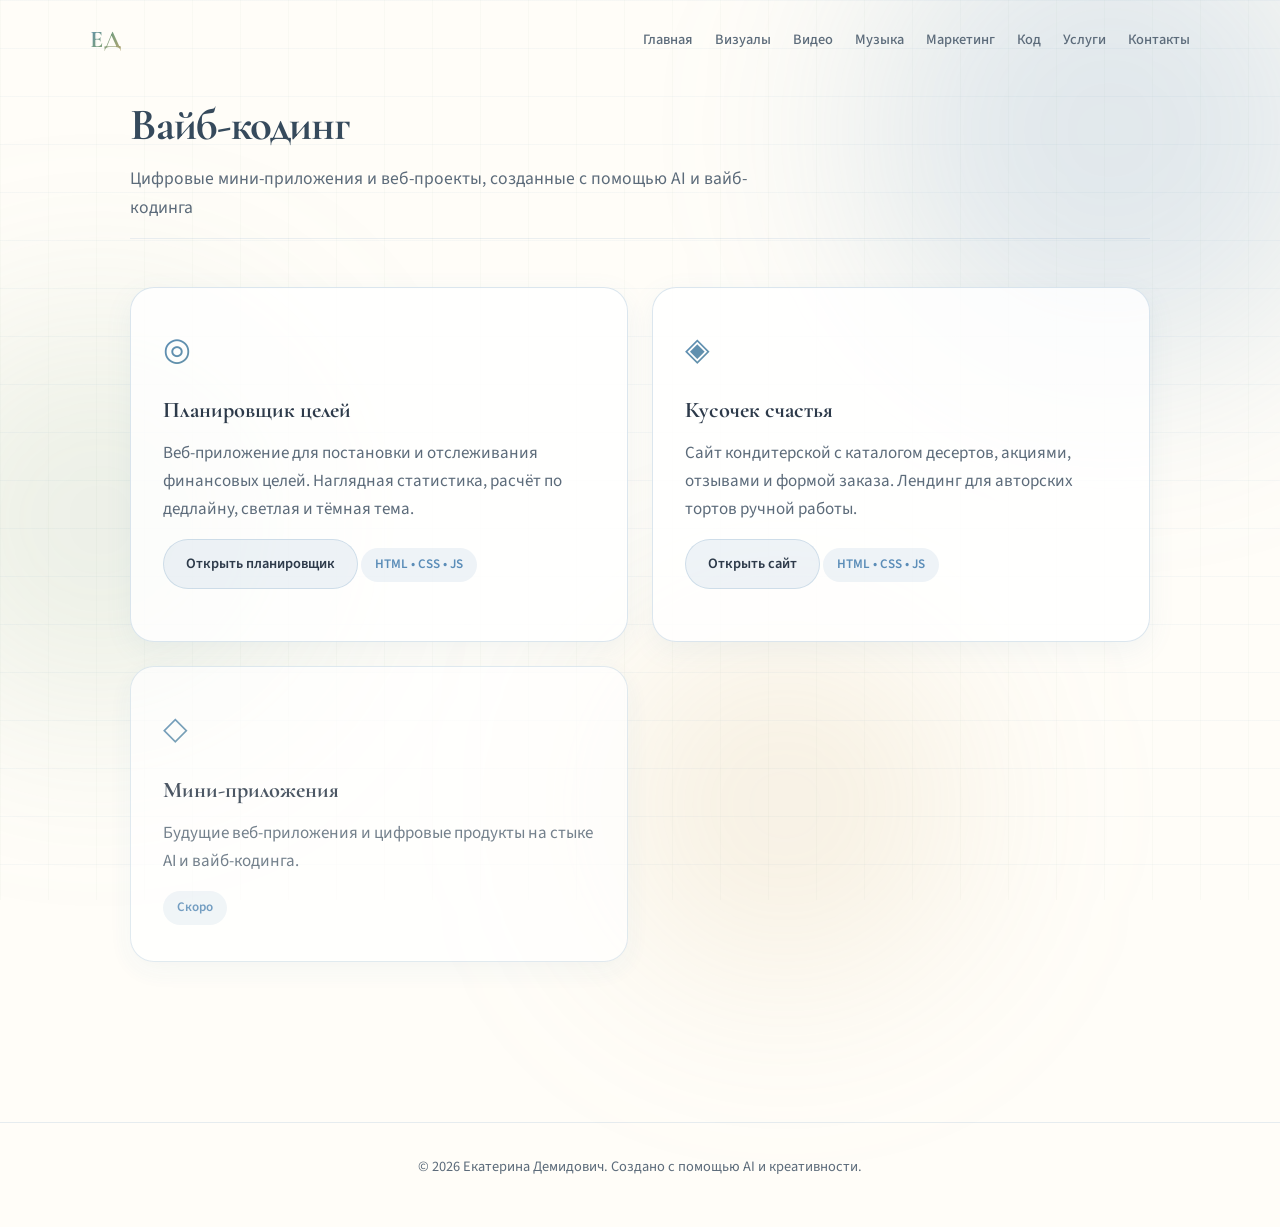
==== commit 1550a85e: "Добавление блока услуги и небольшие изменение визуала" ====
--- a/coding.html
+++ b/coding.html
@@ -29,6 +29,7 @@
       <a href="music.html" data-page="music">Музыка</a>
       <a href="marketing.html" data-page="marketing">Маркетинг</a>
       <a href="coding.html" data-page="coding">Код</a>
+      <a href="services.html" data-page="services">Услуги</a>
       <a href="contacts.html" data-page="contacts">Контакты</a>
     </nav>
   </header>
@@ -49,6 +50,14 @@
           <span class="product-card__tag">HTML • CSS • JS</span>
         </article>
 
+        <article class="product-card">
+          <div class="product-card__icon">◈</div>
+          <h2 class="product-card__title">Кусочек счастья</h2>
+          <p class="product-card__desc">Сайт кондитерской с каталогом десертов, акциями, отзывами и формой заказа. Лендинг для авторских тортов ручной работы.</p>
+          <a href="https://ekaterina-demidovich95.github.io/konditer/" class="btn btn--case" target="_blank" rel="noopener noreferrer">Открыть сайт</a>
+          <span class="product-card__tag">HTML • CSS • JS</span>
+        </article>
+
         <article class="product-card product-card--soon">
           <div class="product-card__icon">◇</div>
           <h2 class="product-card__title">Мини-приложения</h2>
--- a/style.css
+++ b/style.css
@@ -5,6 +5,7 @@
   --bg-card-hover: rgba(255, 255, 255, 0.95);
   --text: #2d3a4a;
   --text-muted: #5c6b7a;
+  --heading: #364a5c;
   --accent-blue: #5b8db8;
   --accent-gold: #c9a86c;
   --accent-green: #7a9e7e;
@@ -139,7 +140,9 @@
 
 .nav__links {
   display: flex;
-  gap: 32px;
+  flex-wrap: wrap;
+  justify-content: flex-end;
+  gap: 22px;
 }
 
 .nav__links a {
@@ -181,10 +184,23 @@
 }
 
 .section__header {
+  position: relative;
   display: flex;
   align-items: baseline;
   gap: 20px;
-  margin-bottom: 36px;
+  margin-bottom: 20px;
+  padding-bottom: 14px;
+}
+
+.section__header::after {
+  content: "";
+  position: absolute;
+  left: 0;
+  bottom: 0;
+  width: 56px;
+  height: 3px;
+  background: var(--gradient-main);
+  border-radius: 2px;
 }
 
 .section__label {
@@ -199,10 +215,9 @@
   font-family: var(--font-display);
   font-size: 2rem;
   font-weight: 700;
-  background: var(--gradient-main);
-  -webkit-background-clip: text;
-  background-clip: text;
-  -webkit-text-fill-color: transparent;
+  color: var(--heading);
+  letter-spacing: -0.01em;
+  line-height: 1.2;
 }
 
 /* ===== Hero ===== */
@@ -285,11 +300,7 @@
 }
 
 .hero__works-title {
-  font-family: var(--font-display);
-  font-size: 1.3rem;
-  font-weight: 600;
-  margin-bottom: 14px;
-  color: var(--text);
+  margin-bottom: 16px;
 }
 
 .btn--portal {
@@ -436,6 +447,7 @@
 .card--about p {
   margin-bottom: 20px;
   color: var(--text-muted);
+  overflow-wrap: break-word;
 }
 
 .card--about p:last-child {
@@ -695,12 +707,16 @@
 /* ===== Contact ===== */
 .contact-block {
   text-align: center;
-  padding: 56px 48px;
+  padding: 48px 48px;
   background: var(--bg-card);
   border: 1px solid var(--border);
   border-radius: var(--radius-lg);
   position: relative;
   overflow: hidden;
+}
+
+.contact-block--compact {
+  padding: 40px 32px;
 }
 
 .contact-block::before {
@@ -804,6 +820,8 @@
 /* ===== Page hero ===== */
 .page-hero {
   margin-bottom: 48px;
+  padding-bottom: 16px;
+  border-bottom: 1px solid rgba(91, 141, 184, 0.12);
 }
 
 .page-hero__title {
@@ -811,16 +829,16 @@
   font-size: 2.8rem;
   font-weight: 700;
   margin-bottom: 12px;
-  background: var(--gradient-main);
-  -webkit-background-clip: text;
-  background-clip: text;
-  -webkit-text-fill-color: transparent;
+  color: var(--heading);
+  letter-spacing: -0.02em;
+  line-height: 1.15;
 }
 
 .page-hero__text {
   font-size: 1.1rem;
   color: var(--text-muted);
   max-width: 640px;
+  line-height: 1.65;
 }
 
 /* ===== Stats ===== */
@@ -906,6 +924,8 @@
   font-family: var(--font-display);
   font-size: 1.35rem;
   margin-bottom: 8px;
+  color: var(--heading);
+  line-height: 1.25;
 }
 
 .work-card__desc {
@@ -1167,7 +1187,8 @@
   font-family: var(--font-display);
   font-size: 1.35rem;
   margin-bottom: 12px;
-  color: var(--text);
+  color: var(--heading);
+  line-height: 1.25;
 }
 
 .service-card__desc {
@@ -1244,10 +1265,231 @@
   color: var(--text-muted);
   font-style: italic;
   line-height: 1.7;
+  overflow-wrap: break-word;
+  hyphens: auto;
 }
 
 .reviews-grid .review-card:last-child {
   grid-column: span 2;
+}
+
+/* ===== Services: home pricing cards ===== */
+.section__intro {
+  color: var(--text-muted);
+  max-width: 720px;
+  margin: 0 0 32px;
+  font-size: 1.05rem;
+  line-height: 1.7;
+}
+
+.section__actions {
+  display: flex;
+  justify-content: center;
+  margin-top: 36px;
+}
+
+.pricing-grid {
+  display: grid;
+  grid-template-columns: repeat(3, 1fr);
+  gap: 24px;
+  align-items: stretch;
+}
+
+.pricing-card {
+  display: flex;
+  flex-direction: column;
+  height: 100%;
+  padding: 28px 26px;
+  background: var(--bg-card);
+  border: 1px solid var(--border);
+  border-radius: var(--radius-lg);
+  box-shadow: 0 8px 28px rgba(91, 141, 184, 0.08);
+  transition: transform 0.3s ease, box-shadow 0.3s ease, border-color 0.3s ease;
+}
+
+.pricing-card:hover {
+  transform: translateY(-6px);
+  border-color: rgba(91, 141, 184, 0.4);
+  box-shadow: 0 16px 40px rgba(91, 141, 184, 0.14);
+}
+
+.pricing-card__icon {
+  font-size: 1.8rem;
+  margin-bottom: 14px;
+}
+
+.pricing-card__title {
+  font-family: var(--font-display);
+  font-size: 1.3rem;
+  margin-bottom: 14px;
+  color: var(--heading);
+  line-height: 1.25;
+}
+
+.pricing-card__list {
+  flex: 1;
+  padding-left: 18px;
+  margin-bottom: 20px;
+  color: var(--text-muted);
+  font-size: 0.95rem;
+}
+
+.pricing-card__list li {
+  margin-bottom: 6px;
+}
+
+.pricing-card__list li:last-child {
+  margin-bottom: 0;
+}
+
+.pricing-card__price {
+  display: inline-block;
+  margin-top: auto;
+  padding-top: 16px;
+  border-top: 1px solid var(--border);
+  font-family: var(--font-display);
+  font-size: 1.2rem;
+  font-weight: 700;
+  color: var(--accent-blue);
+}
+
+/* ===== Services page ===== */
+.page-hero__note {
+  margin-top: 16px;
+  font-size: 0.98rem;
+  color: var(--text-muted);
+  max-width: 720px;
+  line-height: 1.7;
+}
+
+body[data-page="services"] .page-hero__text,
+body[data-page="services"] .page-hero__note {
+  max-width: none;
+  width: 100%;
+}
+
+.service-offers {
+  display: flex;
+  flex-direction: column;
+  gap: 32px;
+}
+
+.service-offer {
+  position: relative;
+  padding: 40px 44px;
+  background: var(--bg-card);
+  border: 1px solid var(--border);
+  border-radius: var(--radius-lg);
+  box-shadow: 0 8px 32px rgba(91, 141, 184, 0.08);
+  scroll-margin-top: 100px;
+}
+
+.service-offer__accent {
+  position: absolute;
+  top: 0;
+  left: 44px;
+  right: 44px;
+  height: 3px;
+  background: var(--gradient-main);
+  border-radius: 0 0 4px 4px;
+}
+
+.service-offer__title {
+  font-family: var(--font-display);
+  font-size: 1.75rem;
+  margin-bottom: 14px;
+  color: var(--heading);
+  line-height: 1.2;
+}
+
+.service-offer__desc {
+  color: var(--text-muted);
+  margin-bottom: 24px;
+  max-width: 720px;
+}
+
+body[data-page="services"] .service-offer__desc {
+  max-width: none;
+}
+
+.service-offer__subtitle {
+  font-family: var(--font-display);
+  font-size: 1.15rem;
+  margin-bottom: 12px;
+  color: var(--text);
+}
+
+.service-offer__list,
+.service-offer__fits {
+  padding-left: 20px;
+  color: var(--text-muted);
+  margin-bottom: 20px;
+}
+
+.service-offer__list li,
+.service-offer__fits li {
+  margin-bottom: 8px;
+}
+
+.service-offer__list li:last-child,
+.service-offer__fits li:last-child {
+  margin-bottom: 0;
+}
+
+.service-offer__price {
+  font-family: var(--font-display);
+  font-size: 1.5rem;
+  font-weight: 700;
+  margin-bottom: 24px;
+  color: var(--accent-blue);
+}
+
+.service-offer .btn {
+  margin-top: 12px;
+}
+
+.section__title--inline {
+  margin-bottom: 16px;
+  color: var(--heading);
+}
+
+.tools-card__text {
+  color: var(--text-muted);
+  margin-bottom: 20px;
+}
+
+.tools-card__groups p {
+  color: var(--text-muted);
+  margin-bottom: 10px;
+}
+
+.tools-card__groups p:last-child {
+  margin-bottom: 0;
+}
+
+.services-cta {
+  text-align: center;
+}
+
+.services-cta__title {
+  font-family: var(--font-display);
+  font-size: 1.75rem;
+  margin-bottom: 16px;
+  color: var(--heading);
+  line-height: 1.25;
+}
+
+.services-cta .contact-block__text {
+  margin-bottom: 16px;
+}
+
+.services-cta .contact-block__text:last-of-type {
+  margin-bottom: 28px;
+}
+
+.services-cta .btn {
+  position: relative;
+  margin: 0 auto;
 }
 
 /* ===== Responsive (tablet & mobile only) ===== */
@@ -1257,6 +1499,7 @@
   .nav {
     width: calc(100% - 40px);
     padding: 16px 0;
+    z-index: 200;
   }
 
   .nav__burger {
@@ -1271,7 +1514,10 @@
     border-radius: 12px;
     background: var(--bg-card);
     cursor: pointer;
-    z-index: 110;
+    position: relative;
+    z-index: 202;
+    -webkit-tap-highlight-color: transparent;
+    touch-action: manipulation;
   }
 
   .nav__burger-line {
@@ -1312,12 +1558,14 @@
     box-shadow: -8px 0 40px rgba(91, 141, 184, 0.12);
     transform: translateX(100%);
     transition: transform 0.3s ease;
-    z-index: 105;
+    z-index: 201;
     overflow-y: auto;
+    pointer-events: none;
   }
 
   .nav__links--open {
     transform: translateX(0);
+    pointer-events: auto;
   }
 
   .nav__links a {
@@ -1325,6 +1573,10 @@
     padding: 14px 0;
     font-size: 1rem;
     border-bottom: 1px solid rgba(91, 141, 184, 0.1);
+    position: relative;
+    z-index: 1;
+    -webkit-tap-highlight-color: transparent;
+    touch-action: manipulation;
   }
 
   body.nav-open::before {
@@ -1332,7 +1584,8 @@
     position: fixed;
     inset: 0;
     background: rgba(45, 58, 74, 0.35);
-    z-index: 104;
+    z-index: 150;
+    pointer-events: auto;
   }
 
   main {
@@ -1384,6 +1637,10 @@
     grid-template-columns: repeat(2, 1fr);
   }
 
+  .pricing-grid {
+    grid-template-columns: repeat(2, 1fr);
+  }
+
   .gallery--visuals {
     grid-template-columns: repeat(2, 1fr);
   }
@@ -1463,13 +1720,20 @@
     grid-template-columns: repeat(2, 1fr);
   }
 
+  .pricing-grid {
+    grid-template-columns: 1fr;
+  }
+
   .card,
-  .case-card {
+  .case-card,
+  .service-offer,
+  .pricing-card {
     padding: 28px 24px;
   }
 
   .card__accent,
-  .case-card__accent {
+  .case-card__accent,
+  .service-offer__accent {
     left: 24px;
     right: 24px;
   }
@@ -1580,7 +1844,9 @@
 
   .service-card,
   .product-card,
-  .review-card {
+  .review-card,
+  .pricing-card,
+  .service-offer {
     padding: 22px 20px;
   }
 
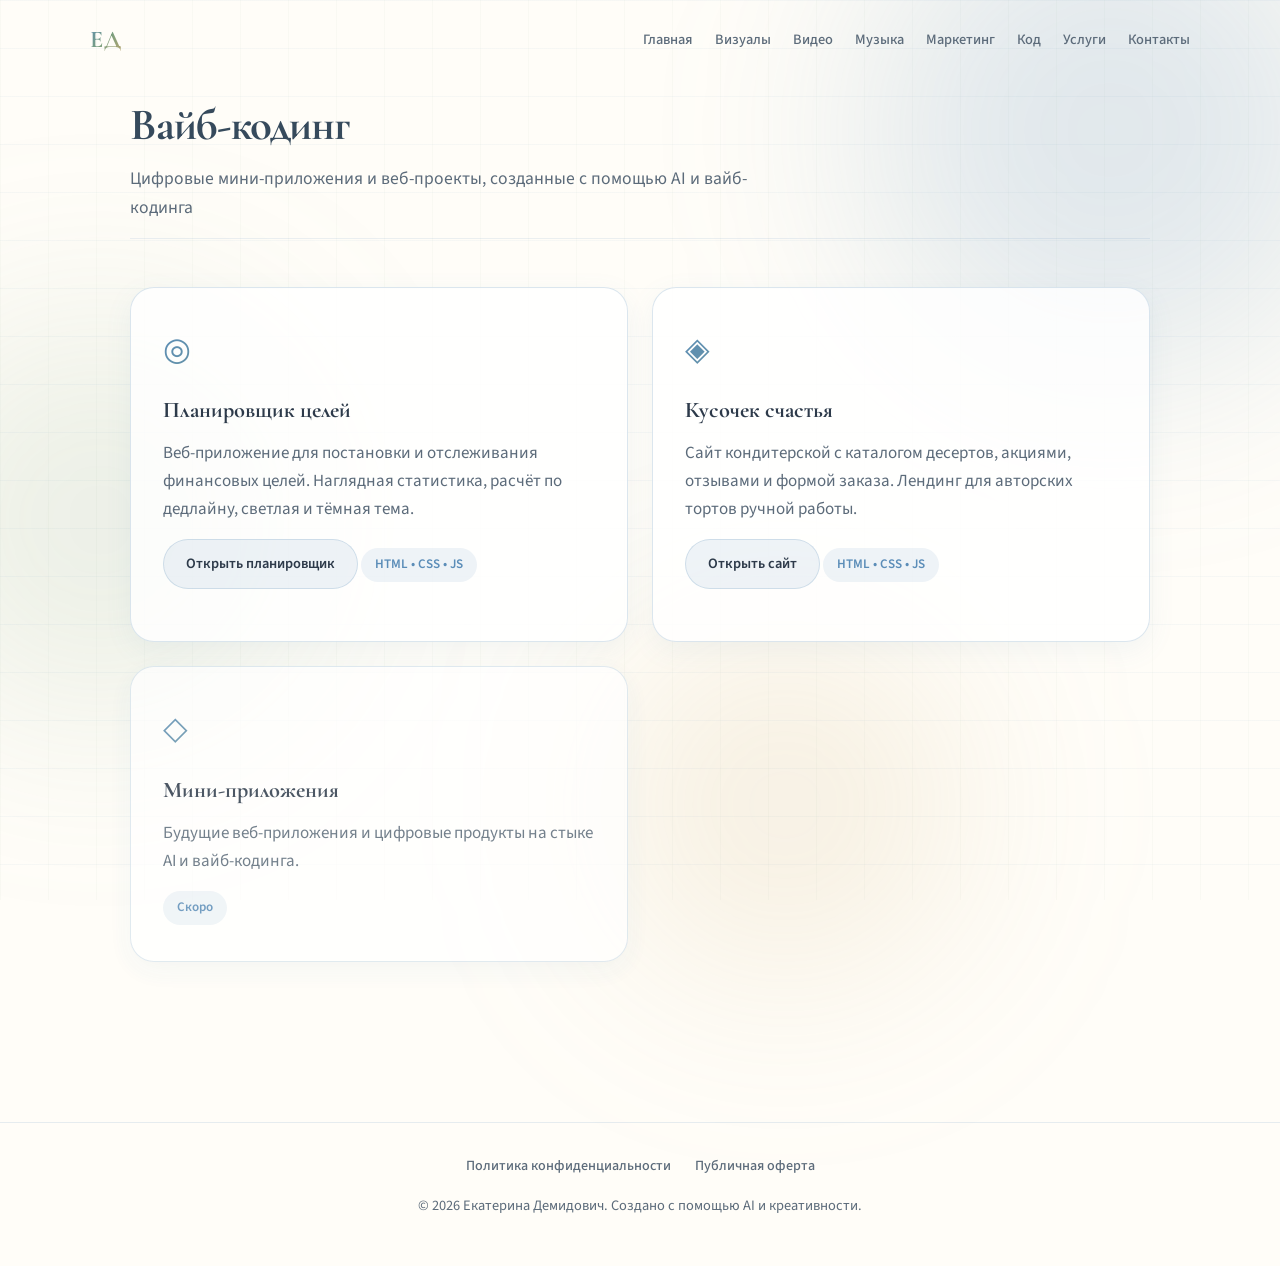
==== commit 79348454: "оферта и политика конфиденциальности." ====
--- a/coding.html
+++ b/coding.html
@@ -69,6 +69,10 @@
   </main>
 
   <footer class="footer">
+    <nav class="footer__legal" aria-label="Юридическая информация">
+      <a href="privacy.html">Политика конфиденциальности</a>
+      <a href="offer.html">Публичная оферта</a>
+    </nav>
     <p>© 2026 Екатерина Демидович. Создано с помощью AI и креативности.</p>
   </footer>
 
--- a/style.css
+++ b/style.css
@@ -801,6 +801,101 @@
   color: var(--text-muted);
 }
 
+.footer__legal {
+  display: flex;
+  flex-wrap: wrap;
+  justify-content: center;
+  gap: 10px 24px;
+  margin-bottom: 16px;
+}
+
+.footer__legal a {
+  font-size: 0.88rem;
+  font-weight: 500;
+  color: var(--text-muted);
+  transition: color 0.25s ease;
+}
+
+.footer__legal a:hover,
+.footer__legal a[aria-current="page"] {
+  color: var(--accent-blue);
+}
+
+.legal-doc {
+  padding: 40px 44px;
+  background: var(--bg-card);
+  border: 1px solid var(--border);
+  border-radius: var(--radius-lg);
+  box-shadow: 0 8px 32px rgba(91, 141, 184, 0.08);
+}
+
+.legal-doc__lead {
+  margin-bottom: 28px;
+  font-size: 1.05rem;
+  color: var(--text);
+  line-height: 1.7;
+}
+
+.legal-doc h2 {
+  font-family: var(--font-display);
+  font-size: 1.35rem;
+  color: var(--heading);
+  margin: 32px 0 14px;
+  line-height: 1.25;
+}
+
+.legal-doc h2:first-of-type {
+  margin-top: 0;
+}
+
+.legal-doc p,
+.legal-doc li {
+  color: var(--text-muted);
+  line-height: 1.7;
+  margin-bottom: 12px;
+}
+
+.legal-doc ul {
+  padding-left: 22px;
+  margin-bottom: 16px;
+}
+
+.legal-doc li {
+  margin-bottom: 8px;
+}
+
+.legal-doc a {
+  color: var(--accent-blue);
+  text-decoration: underline;
+  text-underline-offset: 3px;
+}
+
+.legal-doc a:hover {
+  color: var(--heading);
+}
+
+.legal-doc__updated {
+  margin-top: 28px;
+  padding-top: 20px;
+  border-top: 1px solid var(--border);
+  font-size: 0.92rem;
+  color: var(--text-muted);
+}
+
+.legal-note {
+  margin-top: 20px;
+  font-size: 0.9rem;
+  color: var(--text-muted);
+  line-height: 1.6;
+  text-align: center;
+}
+
+.legal-note a {
+  color: var(--accent-blue);
+  text-decoration: underline;
+  text-underline-offset: 3px;
+}
+
 /* ===== Animations ===== */
 @keyframes fade-up {
   from {
@@ -815,6 +910,187 @@
 
 .fade-in {
   animation: fade-up 0.7s ease both;
+}
+
+.reveal-on-scroll {
+  opacity: 0;
+  transform: translateY(28px);
+  transition: opacity 0.7s ease, transform 0.7s ease;
+}
+
+.reveal-on-scroll.is-visible {
+  opacity: 1;
+  transform: translateY(0);
+}
+
+.reveal-stagger {
+  opacity: 0;
+  transform: translateY(40px) scale(0.97);
+  transition:
+    opacity 0.55s ease,
+    transform 0.9s cubic-bezier(0.34, 1.45, 0.64, 1),
+    box-shadow 0.3s ease,
+    border-color 0.3s ease;
+  transition-delay: calc(var(--stagger, 0) * 0.1s + 0.05s);
+}
+
+.reveal-on-scroll.is-visible .reveal-stagger,
+.reveal-stagger.is-visible {
+  opacity: 1;
+  transform: translateY(0) scale(1);
+}
+
+@media (prefers-reduced-motion: reduce) {
+  .fade-in,
+  .reveal-on-scroll,
+  .reveal-stagger,
+  .testimonial-card,
+  .hero-photo__frame {
+    animation: none !important;
+    transition: none !important;
+    opacity: 1 !important;
+    transform: none !important;
+  }
+}
+
+/* ===== Testimonials carousel ===== */
+.testimonials-carousel {
+  position: relative;
+  width: 100%;
+  padding-bottom: 20px;
+}
+
+.testimonials-carousel__stage {
+  position: relative;
+  width: 100%;
+  height: 420px;
+  margin: 0 auto;
+  overflow: hidden;
+}
+
+.testimonial-card {
+  position: absolute;
+  left: 50%;
+  top: 50%;
+  display: flex;
+  flex-direction: column;
+  padding: 32px 28px 56px;
+  background: var(--bg-card);
+  border: 1px solid var(--border);
+  border-radius: var(--radius-lg);
+  box-shadow: 0 8px 28px rgba(91, 141, 184, 0.08);
+  cursor: pointer;
+  transition:
+    transform 0.55s cubic-bezier(0.34, 1.2, 0.64, 1),
+    opacity 0.45s ease,
+    box-shadow 0.45s ease,
+    border-color 0.45s ease,
+    background 0.45s ease;
+  will-change: transform;
+}
+
+.testimonial-card--center {
+  z-index: 10;
+  border-color: rgba(91, 141, 184, 0.5);
+  box-shadow:
+    0 20px 50px rgba(91, 141, 184, 0.18),
+    0 8px 0 rgba(201, 168, 108, 0.35);
+  background: linear-gradient(145deg, rgba(255, 255, 255, 0.98), rgba(245, 239, 230, 0.95));
+}
+
+.testimonial-card__avatar {
+  display: flex;
+  align-items: center;
+  justify-content: center;
+  width: 52px;
+  height: 52px;
+  margin-bottom: 18px;
+  font-size: 1.5rem;
+  background: linear-gradient(135deg, rgba(91, 141, 184, 0.15), rgba(201, 168, 108, 0.2));
+  border: 1px solid var(--border);
+  border-radius: 14px;
+  box-shadow: 3px 3px 0 rgba(91, 141, 184, 0.12);
+}
+
+.testimonial-card__text {
+  flex: 1;
+  margin: 0;
+  color: var(--text-muted);
+  font-style: italic;
+  font-size: 0.98rem;
+  line-height: 1.7;
+  overflow-wrap: break-word;
+}
+
+.testimonial-card--center .testimonial-card__text {
+  color: var(--text);
+  font-size: 1.02rem;
+}
+
+.testimonial-card__tag {
+  position: absolute;
+  left: 28px;
+  right: 28px;
+  bottom: 24px;
+  margin: 0;
+  font-size: 0.85rem;
+  font-weight: 600;
+  color: var(--accent-blue);
+}
+
+.testimonial-card--center .testimonial-card__tag {
+  color: var(--heading);
+}
+
+.testimonials-carousel__nav {
+  display: flex;
+  justify-content: center;
+  gap: 12px;
+  margin-top: 8px;
+}
+
+.testimonials-carousel__btn {
+  display: flex;
+  align-items: center;
+  justify-content: center;
+  width: 52px;
+  height: 52px;
+  border: 1px solid var(--border);
+  border-radius: 14px;
+  background: var(--bg-card);
+  color: var(--heading);
+  cursor: pointer;
+  transition: transform 0.25s ease, background 0.25s ease, border-color 0.25s ease, box-shadow 0.25s ease;
+}
+
+.testimonials-carousel__btn:hover {
+  transform: translateY(-2px);
+  border-color: rgba(91, 141, 184, 0.45);
+  background: rgba(91, 141, 184, 0.08);
+  box-shadow: var(--glow-blue);
+}
+
+.testimonials-carousel__btn:active {
+  transform: translateY(0);
+}
+
+.hero-photo__frame {
+  animation: hero-float 5s ease-in-out infinite;
+}
+
+@keyframes hero-float {
+  0%, 100% { transform: translateY(0); }
+  50% { transform: translateY(-8px); }
+}
+
+.btn--portal {
+  transition: transform 0.25s ease, background 0.25s ease, border-color 0.25s ease, box-shadow 0.25s ease;
+}
+
+.service-card,
+.card,
+.stat-card {
+  transition: transform 0.35s ease, box-shadow 0.35s ease, border-color 0.35s ease;
 }
 
 /* ===== Page hero ===== */
@@ -1284,6 +1560,8 @@
 
 .section__actions {
   display: flex;
+  flex-direction: column;
+  align-items: center;
   justify-content: center;
   margin-top: 36px;
 }
@@ -1299,18 +1577,45 @@
   display: flex;
   flex-direction: column;
   height: 100%;
+  position: relative;
   padding: 28px 26px;
   background: var(--bg-card);
   border: 1px solid var(--border);
   border-radius: var(--radius-lg);
   box-shadow: 0 8px 28px rgba(91, 141, 184, 0.08);
-  transition: transform 0.3s ease, box-shadow 0.3s ease, border-color 0.3s ease;
-}
-
-.pricing-card:hover {
-  transform: translateY(-6px);
-  border-color: rgba(91, 141, 184, 0.4);
-  box-shadow: 0 16px 40px rgba(91, 141, 184, 0.14);
+  transition:
+    transform 0.35s cubic-bezier(0.34, 1.2, 0.64, 1),
+    box-shadow 0.35s ease,
+    border-color 0.35s ease,
+    background 0.35s ease;
+}
+
+@media (hover: hover) {
+  .pricing-card:hover {
+    transform: translateY(-8px) scale(1.03);
+    border-color: rgba(91, 141, 184, 0.5);
+    background: linear-gradient(155deg, rgba(255, 255, 255, 0.98), rgba(91, 141, 184, 0.09));
+    box-shadow: 0 22px 50px rgba(91, 141, 184, 0.18);
+  }
+
+  .pricing-card:hover .pricing-card__title {
+    color: var(--accent-blue);
+  }
+
+  .pricing-card:hover .pricing-card__price {
+    color: #4a7394;
+  }
+
+  .service-offer:hover {
+    transform: translateY(-6px) scale(1.01);
+    border-color: rgba(91, 141, 184, 0.45);
+    background: linear-gradient(155deg, rgba(255, 255, 255, 0.98), rgba(122, 158, 126, 0.08));
+    box-shadow: 0 20px 48px rgba(91, 141, 184, 0.15);
+  }
+
+  .service-offer:hover .service-offer__title {
+    color: var(--accent-blue);
+  }
 }
 
 .pricing-card__icon {
@@ -1324,6 +1629,7 @@
   margin-bottom: 14px;
   color: var(--heading);
   line-height: 1.25;
+  transition: color 0.35s ease;
 }
 
 .pricing-card__list {
@@ -1351,6 +1657,7 @@
   font-size: 1.2rem;
   font-weight: 700;
   color: var(--accent-blue);
+  transition: color 0.35s ease;
 }
 
 /* ===== Services page ===== */
@@ -1382,6 +1689,11 @@
   border-radius: var(--radius-lg);
   box-shadow: 0 8px 32px rgba(91, 141, 184, 0.08);
   scroll-margin-top: 100px;
+  transition:
+    transform 0.35s cubic-bezier(0.34, 1.2, 0.64, 1),
+    box-shadow 0.35s ease,
+    border-color 0.35s ease,
+    background 0.35s ease;
 }
 
 .service-offer__accent {
@@ -1400,6 +1712,7 @@
   margin-bottom: 14px;
   color: var(--heading);
   line-height: 1.2;
+  transition: color 0.35s ease;
 }
 
 .service-offer__desc {
@@ -1724,6 +2037,10 @@
     grid-template-columns: 1fr;
   }
 
+  .testimonials-carousel__stage {
+    height: 460px;
+  }
+
   .card,
   .case-card,
   .service-offer,
@@ -1740,6 +2057,10 @@
 
   .contact-block {
     padding: 36px 24px;
+  }
+
+  .legal-doc {
+    padding: 28px 24px;
   }
 
   .music-player {
@@ -1870,6 +2191,14 @@
   .work-card__title {
     font-size: 1.2rem;
   }
+
+  .testimonials-carousel__stage {
+    height: 480px;
+  }
+
+  .testimonial-card {
+    padding: 24px 20px 52px;
+  }
 }
 
 /* Small mobile — 320px */
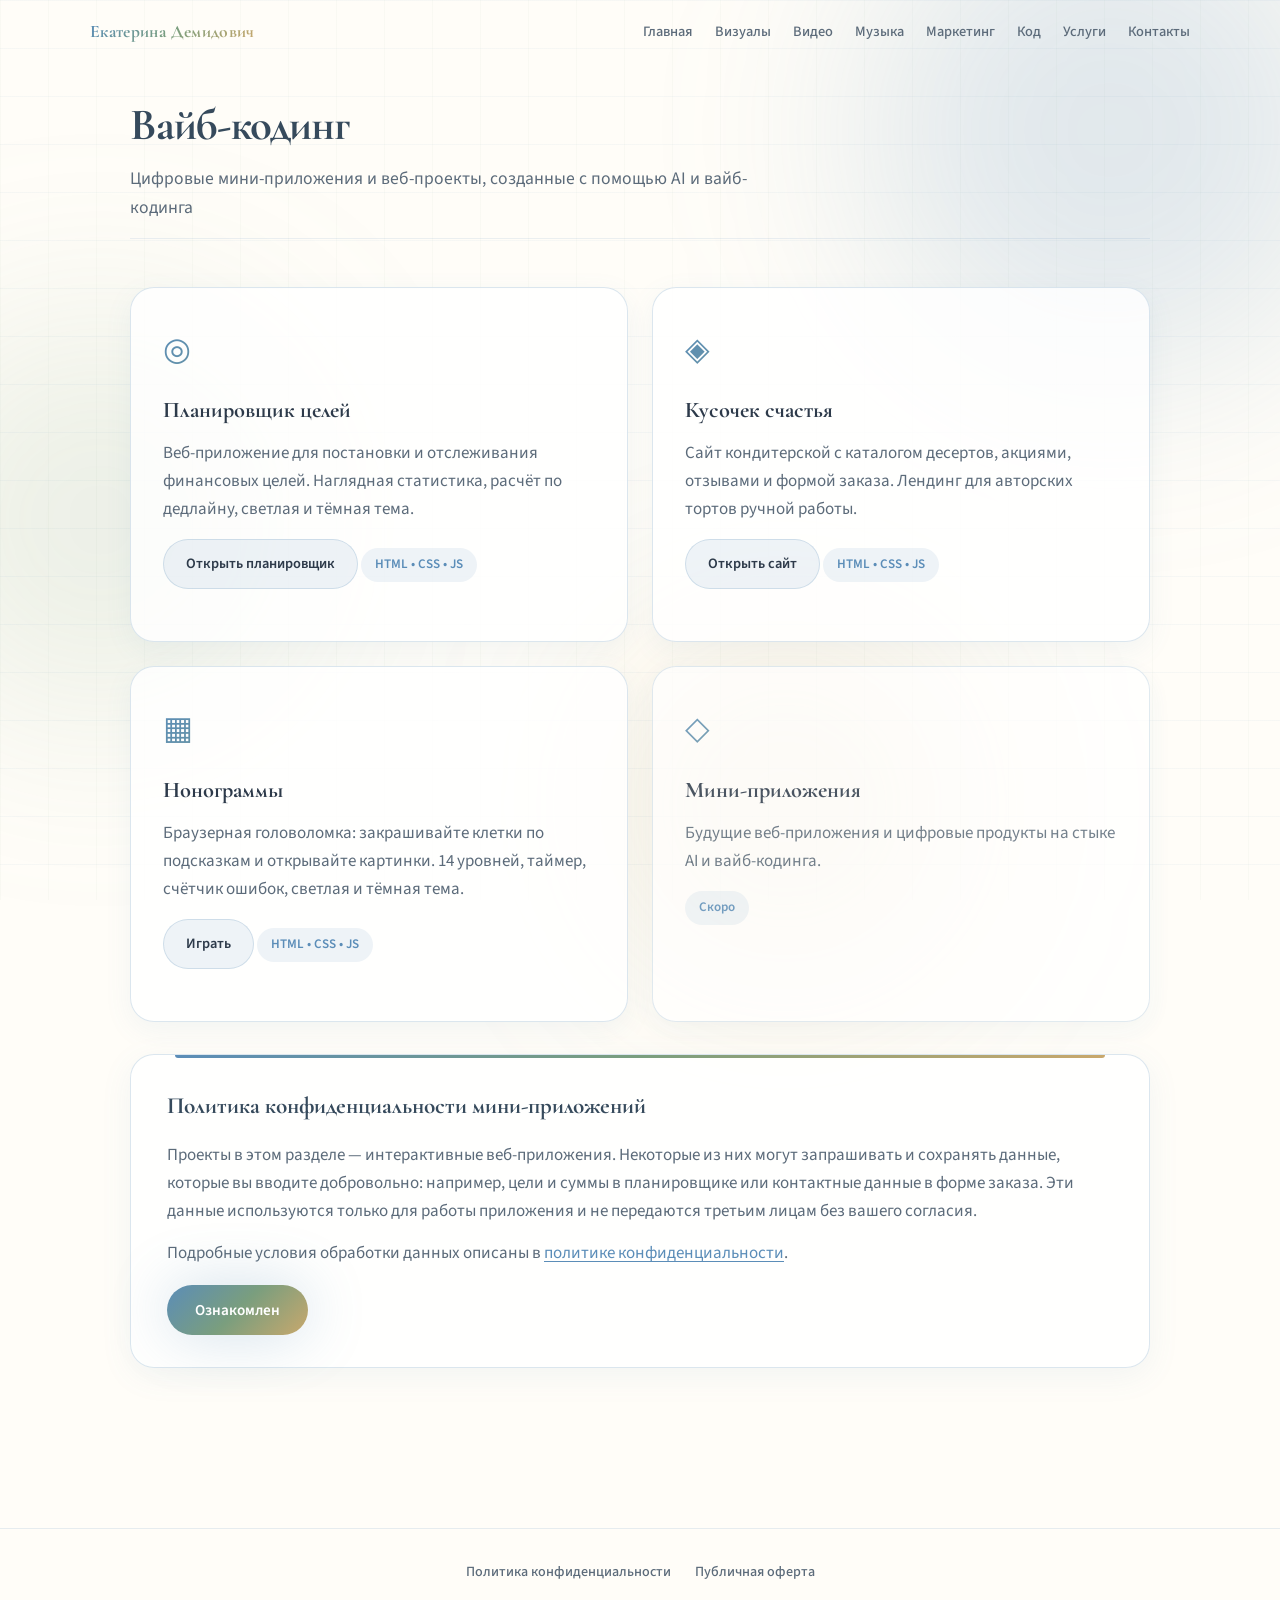
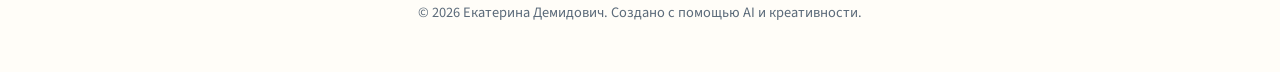
==== commit 0d887bed: "Добавление новых приложений и работа с визуализацией" ====
--- a/coding.html
+++ b/coding.html
@@ -1,4 +1,4 @@
-<!DOCTYPE html>
+﻿<!DOCTYPE html>
 <html lang="ru">
 <head>
   <meta charset="UTF-8">
@@ -16,7 +16,7 @@
   <div class="bg-glow bg-glow--3" aria-hidden="true"></div>
 
   <header class="nav">
-    <a href="index.html" class="nav__logo">ЕД</a>
+    <a href="index.html" class="nav__logo">Екатерина Демидович</a>
     <button class="nav__burger" type="button" aria-label="Открыть меню" aria-expanded="false" aria-controls="site-nav">
       <span class="nav__burger-line"></span>
       <span class="nav__burger-line"></span>
@@ -58,6 +58,14 @@
           <span class="product-card__tag">HTML • CSS • JS</span>
         </article>
 
+        <article class="product-card">
+          <div class="product-card__icon">▦</div>
+          <h2 class="product-card__title">Нонограммы</h2>
+          <p class="product-card__desc">Браузерная головоломка: закрашивайте клетки по подсказкам и открывайте картинки. 14 уровней, таймер, счётчик ошибок, светлая и тёмная тема.</p>
+          <a href="https://ekaterina-demidovich95.github.io/igra_nonograma/" class="btn btn--case" target="_blank" rel="noopener noreferrer">Играть</a>
+          <span class="product-card__tag">HTML • CSS • JS</span>
+        </article>
+
         <article class="product-card product-card--soon">
           <div class="product-card__icon">◇</div>
           <h2 class="product-card__title">Мини-приложения</h2>
@@ -65,6 +73,22 @@
           <span class="product-card__tag">Скоро</span>
         </article>
       </div>
+
+      <aside class="privacy-notice card" id="coding-privacy-notice" aria-labelledby="coding-privacy-title">
+        <div class="card__accent"></div>
+        <h2 class="privacy-notice__title" id="coding-privacy-title">Политика конфиденциальности мини-приложений</h2>
+        <p>
+          Проекты в этом разделе — интерактивные веб-приложения. Некоторые из них могут запрашивать и сохранять данные,
+          которые вы вводите добровольно: например, цели и суммы в планировщике или контактные данные в форме заказа.
+          Эти данные используются только для работы приложения и не передаются третьим лицам без вашего согласия.
+        </p>
+        <p>
+          Подробные условия обработки данных описаны в
+          <a href="privacy.html#mini-apps">политике конфиденциальности</a>.
+        </p>
+        <button type="button" class="btn btn--primary privacy-notice__btn" id="coding-privacy-ack">Ознакомлен</button>
+        <p class="privacy-notice__done" id="coding-privacy-done" hidden>Спасибо! Вы подтвердили ознакомление с политикой.</p>
+      </aside>
     </section>
   </main>
 
--- a/style.css
+++ b/style.css
@@ -117,25 +117,28 @@
 .nav {
   position: fixed;
   top: 0;
-  left: 50%;
-  transform: translateX(-50%);
+  left: 0;
+  right: 0;
   width: min(1100px, calc(100% - 80px));
+  margin: 0 auto;
   display: flex;
   align-items: center;
   justify-content: space-between;
   padding: 20px 0;
-  z-index: 100;
+  z-index: 300;
 }
 
 .nav__logo {
   font-family: var(--font-display);
   font-weight: 700;
-  font-size: 1.5rem;
+  font-size: 1.1rem;
+  line-height: 1.25;
+  max-width: min(240px, 46vw);
   background: var(--gradient-main);
   -webkit-background-clip: text;
   background-clip: text;
   -webkit-text-fill-color: transparent;
-  letter-spacing: 0.05em;
+  letter-spacing: 0.02em;
 }
 
 .nav__links {
@@ -223,12 +226,91 @@
 /* ===== Hero ===== */
 .hero {
   display: grid;
-  grid-template-columns: minmax(440px, 48%) 1fr;
+  grid-template-columns: minmax(360px, 42%) 1fr;
   gap: 56px;
   align-items: center;
   min-height: 85vh;
   padding-top: 40px;
   padding-bottom: 60px;
+}
+
+.hero--cover {
+  position: relative;
+  isolation: isolate;
+  display: grid;
+  grid-template-columns: 1fr minmax(400px, 46%);
+  align-items: center;
+  gap: 0;
+  width: calc(100% + 80px);
+  margin-left: -40px;
+  margin-right: -40px;
+  min-height: min(88vh, 820px);
+  padding: 56px 56px 56px 0;
+  overflow: hidden;
+  border-radius: var(--radius-lg);
+}
+
+.hero__backdrop {
+  position: absolute;
+  inset: 0;
+  z-index: 0;
+}
+
+.hero__backdrop-img {
+  display: block;
+  width: 100%;
+  height: 100%;
+  object-fit: cover;
+  object-position: left center;
+  filter: contrast(1.06) saturate(1.08);
+}
+
+.hero__backdrop-overlay {
+  position: absolute;
+  inset: 0;
+  background: linear-gradient(
+    102deg,
+    transparent 0%,
+    transparent 38%,
+    rgba(255, 253, 248, 0.22) 46%,
+    rgba(255, 253, 248, 0.72) 54%,
+    rgba(255, 253, 248, 0.94) 62%,
+    rgba(255, 253, 248, 0.98) 72%
+  );
+}
+
+.hero--cover .hero__content {
+  position: relative;
+  z-index: 1;
+  grid-column: 2;
+  max-width: 560px;
+  justify-self: start;
+  padding-left: 12px;
+  text-align: center;
+}
+
+.hero--cover .hero__title {
+  text-align: center;
+}
+
+.hero--cover .hero__text,
+.hero--cover .hero__projects-intro {
+  margin-left: auto;
+  margin-right: auto;
+}
+
+.hero--cover .hero__portal {
+  margin-left: auto;
+  margin-right: auto;
+}
+
+.hero--cover + .section {
+  margin-top: 48px;
+}
+
+.hero__mobile-portrait {
+  display: none;
+  margin: 0;
 }
 
 .hero__visual {
@@ -271,8 +353,9 @@
   font-family: var(--font-display);
   font-size: 3.6rem;
   font-weight: 700;
-  line-height: 1.1;
+  line-height: 1.05;
   margin-bottom: 12px;
+  text-align: left;
   background: linear-gradient(120deg, #2d3a4a 0%, #5b8db8 45%, #7a9e7e 100%);
   -webkit-background-clip: text;
   background-clip: text;
@@ -294,9 +377,28 @@
 
 .hero__actions,
 .hero__portal {
-  display: flex;
-  flex-wrap: wrap;
+  display: grid;
+  grid-template-columns: repeat(6, 1fr);
   gap: 12px;
+  max-width: 540px;
+}
+
+.hero__portal .btn--portal:nth-child(1) { grid-column: 1 / 3; }
+.hero__portal .btn--portal:nth-child(2) { grid-column: 3 / 5; }
+.hero__portal .btn--portal:nth-child(3) { grid-column: 5 / 7; }
+.hero__portal .btn--portal:nth-child(4) { grid-column: 2 / 4; }
+.hero__portal .btn--portal:nth-child(5) { grid-column: 4 / 6; }
+
+.hero__projects-title {
+  margin-bottom: 10px;
+}
+
+.hero__projects-intro {
+  margin-bottom: 20px;
+  font-size: 0.98rem;
+  color: var(--text-muted);
+  line-height: 1.6;
+  max-width: 480px;
 }
 
 .hero__works-title {
@@ -382,39 +484,12 @@
   opacity: 0.85;
 }
 
-/* ===== Hero photo ===== */
+/* ===== Hero photo (legacy pages) ===== */
 .hero-photo {
   position: relative;
   width: 100%;
-  max-width: 480px;
-  aspect-ratio: 1;
-}
-
-.hero-photo__glow {
-  position: absolute;
-  inset: -24px;
-  border-radius: 50%;
-  background: radial-gradient(circle, rgba(201, 168, 108, 0.35) 0%, rgba(91, 141, 184, 0.15) 45%, transparent 70%);
-  filter: blur(8px);
-  animation: glow-pulse 4s ease-in-out infinite;
-}
-
-@keyframes glow-pulse {
-  0%, 100% { opacity: 0.85; transform: scale(1); }
-  50% { opacity: 1; transform: scale(1.04); }
-}
-
-.hero-photo__frame {
-  position: relative;
-  z-index: 2;
-  width: 100%;
-  height: 100%;
-  padding: 6px;
-  border-radius: 50%;
-  background: linear-gradient(145deg, #5b8db8, #c9a86c, #7a9e7e);
-  box-shadow:
-    0 20px 50px rgba(91, 141, 184, 0.22),
-    0 8px 24px rgba(201, 168, 108, 0.15);
+  max-width: 420px;
+  aspect-ratio: 4 / 5;
 }
 
 .hero-photo__img {
@@ -422,9 +497,12 @@
   width: 100%;
   height: 100%;
   object-fit: cover;
-  object-position: center 15%;
-  border-radius: 50%;
-  border: 3px solid rgba(255, 253, 248, 0.9);
+  object-position: 58% 15%;
+  border-radius: 28px;
+  box-shadow:
+    0 24px 56px rgba(91, 141, 184, 0.2),
+    0 10px 28px rgba(45, 58, 74, 0.08);
+  animation: hero-float 5s ease-in-out infinite;
 }
 
 /* ===== About card ===== */
@@ -454,6 +532,35 @@
   margin-bottom: 0;
 }
 
+.about-facts {
+  display: grid;
+  grid-template-columns: repeat(3, 1fr);
+  gap: 20px 24px;
+  margin-top: 28px;
+  padding-top: 24px;
+  border-top: 1px solid var(--border);
+  list-style: none;
+}
+
+.about-facts__item {
+  display: flex;
+  align-items: flex-start;
+  gap: 10px;
+}
+
+.about-facts__icon {
+  flex-shrink: 0;
+  font-size: 1.35rem;
+  line-height: 1.4;
+}
+
+.about-facts__text {
+  font-size: 0.95rem;
+  line-height: 1.55;
+  color: var(--text);
+  font-weight: 500;
+}
+
 .card__accent {
   position: absolute;
   top: 0;
@@ -896,6 +1003,65 @@
   text-underline-offset: 3px;
 }
 
+.legal-note--services-top {
+  margin: 0 0 16px;
+  text-align: left;
+}
+
+/* ===== Privacy notice (coding & legal) ===== */
+.privacy-notice {
+  margin-top: 32px;
+  padding: 32px 36px;
+}
+
+.privacy-notice__title {
+  font-family: var(--font-display);
+  font-size: 1.45rem;
+  color: var(--heading);
+  margin-bottom: 16px;
+}
+
+.privacy-notice p {
+  color: var(--text-muted);
+  margin-bottom: 14px;
+  line-height: 1.65;
+}
+
+.privacy-notice p:last-of-type {
+  margin-bottom: 20px;
+}
+
+.privacy-notice a {
+  color: var(--accent-blue);
+  text-decoration: underline;
+  text-underline-offset: 3px;
+}
+
+.privacy-notice__btn {
+  margin-top: 4px;
+}
+
+.privacy-notice__done {
+  margin-top: 16px;
+  font-size: 0.95rem;
+  font-weight: 600;
+  color: var(--accent-green);
+}
+
+.privacy-notice--acknowledged .privacy-notice__btn {
+  display: none;
+}
+
+.legal-doc__ack {
+  display: flex;
+  flex-direction: column;
+  align-items: flex-start;
+  gap: 12px;
+  margin-top: 28px;
+  padding-top: 24px;
+  border-top: 1px solid var(--border);
+}
+
 /* ===== Animations ===== */
 @keyframes fade-up {
   from {
@@ -945,7 +1111,7 @@
   .reveal-on-scroll,
   .reveal-stagger,
   .testimonial-card,
-  .hero-photo__frame {
+  .hero-photo__img {
     animation: none !important;
     transition: none !important;
     opacity: 1 !important;
@@ -1033,8 +1199,9 @@
   right: 28px;
   bottom: 24px;
   margin: 0;
-  font-size: 0.85rem;
+  font-size: 0.9rem;
   font-weight: 600;
+  font-style: normal;
   color: var(--accent-blue);
 }
 
@@ -1074,10 +1241,6 @@
   transform: translateY(0);
 }
 
-.hero-photo__frame {
-  animation: hero-float 5s ease-in-out infinite;
-}
-
 @keyframes hero-float {
   0%, 100% { transform: translateY(0); }
   50% { transform: translateY(-8px); }
@@ -1443,6 +1606,26 @@
   display: grid;
   grid-template-columns: repeat(2, 1fr);
   gap: 24px;
+}
+
+.services-grid--create {
+  grid-template-columns: repeat(3, 1fr);
+  align-items: stretch;
+}
+
+.service-card--create {
+  display: flex;
+  flex-direction: column;
+  height: 100%;
+  min-height: 168px;
+  padding: 28px 26px;
+}
+
+.service-card--create .service-card__desc {
+  flex: 1;
+  margin-bottom: 0;
+  font-size: 0.95rem;
+  line-height: 1.65;
 }
 
 .service-card {
@@ -1768,7 +1951,55 @@
 
 .tools-card__text {
   color: var(--text-muted);
-  margin-bottom: 20px;
+  margin-bottom: 24px;
+}
+
+.tools-categories {
+  display: grid;
+  grid-template-columns: repeat(2, 1fr);
+  gap: 20px;
+  align-items: start;
+}
+
+.tools-category {
+  height: auto;
+  align-self: start;
+  padding: 20px 22px;
+  background: rgba(255, 255, 255, 0.55);
+  border: 1px solid var(--border);
+  border-radius: var(--radius);
+}
+
+.tools-category__title {
+  font-family: var(--font-display);
+  font-size: 1.05rem;
+  color: var(--heading);
+  margin-bottom: 14px;
+  line-height: 1.25;
+}
+
+.tools-category__badges {
+  display: flex;
+  flex-wrap: wrap;
+  gap: 10px;
+}
+
+.tool-badge {
+  display: inline-flex;
+  align-items: center;
+  padding: 8px 14px;
+  font-size: 0.85rem;
+  font-weight: 500;
+  color: var(--text);
+  background: var(--bg-card);
+  border: 1px solid var(--border);
+  border-radius: 100px;
+  transition: border-color 0.25s ease, box-shadow 0.25s ease;
+}
+
+.tool-badge:hover {
+  border-color: rgba(91, 141, 184, 0.4);
+  box-shadow: 0 4px 14px rgba(91, 141, 184, 0.1);
 }
 
 .tools-card__groups p {
@@ -1812,7 +2043,12 @@
   .nav {
     width: calc(100% - 40px);
     padding: 16px 0;
-    z-index: 200;
+    z-index: 300;
+  }
+
+  .nav__logo {
+    font-size: 0.95rem;
+    max-width: min(200px, 52vw);
   }
 
   .nav__burger {
@@ -1825,10 +2061,11 @@
     padding: 0;
     border: 1px solid var(--border);
     border-radius: 12px;
-    background: var(--bg-card);
+    background: #fff;
     cursor: pointer;
     position: relative;
-    z-index: 202;
+    z-index: 302;
+    flex-shrink: 0;
     -webkit-tap-highlight-color: transparent;
     touch-action: manipulation;
   }
@@ -1870,14 +2107,16 @@
     border-left: 1px solid var(--border);
     box-shadow: -8px 0 40px rgba(91, 141, 184, 0.12);
     transform: translateX(100%);
-    transition: transform 0.3s ease;
-    z-index: 201;
+    visibility: hidden;
+    transition: transform 0.3s ease, visibility 0.3s ease;
+    z-index: 301;
     overflow-y: auto;
     pointer-events: none;
   }
 
   .nav__links--open {
     transform: translateX(0);
+    visibility: visible;
     pointer-events: auto;
   }
 
@@ -1897,7 +2136,7 @@
     position: fixed;
     inset: 0;
     background: rgba(45, 58, 74, 0.35);
-    z-index: 150;
+    z-index: 250;
     pointer-events: auto;
   }
 
@@ -1913,6 +2152,79 @@
     padding-bottom: 40px;
   }
 
+  .hero--cover {
+    display: flex;
+    flex-direction: column;
+    align-items: stretch;
+    grid-template-columns: 1fr;
+    width: calc(100% + 48px);
+    margin-left: -24px;
+    margin-right: -24px;
+    min-height: auto;
+    padding: 24px 20px 40px;
+    background: var(--bg-deep);
+  }
+
+  .hero--cover .hero__backdrop {
+    display: none;
+  }
+
+  .hero__mobile-portrait {
+    display: block;
+    order: -1;
+    align-self: stretch;
+    width: 100%;
+    max-width: 100%;
+    margin: 0 0 20px;
+    border-radius: var(--radius-lg);
+    overflow: hidden;
+    border: 1px solid rgba(91, 141, 184, 0.2);
+    box-shadow: 0 12px 36px rgba(91, 141, 184, 0.14);
+    background: #fff;
+    aspect-ratio: 4 / 5;
+    max-height: min(68vh, 520px);
+  }
+
+  .hero__mobile-portrait-img {
+    display: block;
+    width: 100%;
+    height: 100%;
+    aspect-ratio: unset;
+    object-fit: cover;
+    object-position: center 18%;
+  }
+
+  .hero--cover .hero__content {
+    grid-column: 1;
+    max-width: none;
+    justify-self: stretch;
+    padding: 24px 20px;
+    background: rgba(255, 255, 255, 0.97);
+    border: 1px solid rgba(91, 141, 184, 0.24);
+    border-radius: var(--radius-lg);
+    box-shadow: 0 8px 28px rgba(91, 141, 184, 0.1);
+    backdrop-filter: none;
+    -webkit-backdrop-filter: none;
+  }
+
+  .hero--cover .hero__title {
+    background: none;
+    -webkit-background-clip: unset;
+    background-clip: unset;
+    -webkit-text-fill-color: var(--heading);
+    color: var(--heading);
+  }
+
+  .hero--cover .hero__subtitle,
+  .hero--cover .hero__text,
+  .hero--cover .hero__projects-intro {
+    color: #44586a;
+  }
+
+  .hero--cover .hero__portal {
+    max-width: 100%;
+  }
+
   .hero-photo {
     max-width: 100%;
   }
@@ -1930,6 +2242,7 @@
   }
 
   .services-grid,
+  .services-grid--create,
   .gallery--works,
   .reviews-grid,
   .product-list {
@@ -1954,6 +2267,33 @@
     grid-template-columns: repeat(2, 1fr);
   }
 
+  .services-grid--create {
+    grid-template-columns: 1fr;
+  }
+
+  .hero--cover .hero__portal {
+    grid-template-columns: repeat(2, 1fr);
+    max-width: 100%;
+  }
+
+  .hero--cover .hero__portal .btn--portal:nth-child(1),
+  .hero--cover .hero__portal .btn--portal:nth-child(2),
+  .hero--cover .hero__portal .btn--portal:nth-child(3),
+  .hero--cover .hero__portal .btn--portal:nth-child(4),
+  .hero--cover .hero__portal .btn--portal:nth-child(5) {
+    grid-column: auto;
+  }
+
+  .hero--cover .hero__portal .btn--portal:last-child {
+    grid-column: 1 / -1;
+    max-width: none;
+    justify-self: stretch;
+  }
+
+  .tools-categories {
+    grid-template-columns: 1fr;
+  }
+
   .gallery--visuals {
     grid-template-columns: repeat(2, 1fr);
   }
@@ -1980,7 +2320,31 @@
   .hero {
     grid-template-columns: 1fr;
     gap: 32px;
-    text-align: center;
+    text-align: left;
+    min-height: auto;
+    padding-top: 24px;
+    padding-bottom: 40px;
+  }
+
+  .hero--cover {
+    width: calc(100% + 40px);
+    margin-left: -20px;
+    margin-right: -20px;
+    padding: 20px 16px 36px;
+    border-radius: var(--radius);
+  }
+
+  .hero__mobile-portrait {
+    max-height: min(62vh, 460px);
+    margin-bottom: 18px;
+  }
+
+  .hero--cover .hero__content {
+    padding: 22px 18px;
+  }
+
+  .hero--cover + .section {
+    margin-top: 32px;
   }
 
   .hero__visual {
@@ -2004,12 +2368,200 @@
     margin-right: auto;
   }
 
-  .hero__works-title {
+  .hero__works-title,
+  .hero__projects-title {
     text-align: center;
   }
 
+  .hero__projects-intro {
+    margin-left: auto;
+    margin-right: auto;
+    text-align: center;
+  }
+
   .hero__portal {
-    justify-content: center;
+    grid-template-columns: 1fr;
+    justify-items: stretch;
+    gap: 10px;
+    max-width: 100%;
+    margin: 0;
+  }
+
+  .hero__portal .btn--portal:nth-child(1),
+  .hero__portal .btn--portal:nth-child(2),
+  .hero__portal .btn--portal:nth-child(3),
+  .hero__portal .btn--portal:nth-child(4),
+  .hero__portal .btn--portal:nth-child(5) {
+    grid-column: auto;
+  }
+
+  .hero__portal .btn--portal:last-child {
+    grid-column: auto;
+    max-width: none;
+    justify-self: stretch;
+  }
+
+  .btn--portal {
+    width: 100%;
+    padding: 13px 18px;
+    font-size: 0.9rem;
+    background: #fff;
+    border-color: rgba(91, 141, 184, 0.35);
+    color: var(--heading);
+    font-weight: 600;
+    box-shadow: 0 2px 10px rgba(91, 141, 184, 0.1);
+  }
+
+  .section__intro,
+  .card--about p,
+  .audience-list,
+  .service-card__desc,
+  .pricing-card__list,
+  .review-card p,
+  .testimonial-card__text,
+  .legal-note,
+  .footer p,
+  .card__note,
+  .page-hero__text,
+  .page-hero__note,
+  .service-offer__desc,
+  .service-offer__list,
+  .service-offer__fits {
+    color: #44586a;
+    font-size: max(0.95rem, 15px);
+    line-height: 1.65;
+  }
+
+  .card,
+  .service-card,
+  .pricing-card,
+  .review-card,
+  .stat-card,
+  .contact-block,
+  .testimonial-card,
+  .service-offer,
+  .legal-doc {
+    background: rgba(255, 255, 255, 0.97);
+    border-color: rgba(91, 141, 184, 0.28);
+  }
+
+  .testimonial-card--center {
+    background: #fff;
+  }
+
+  .card--about,
+  .card,
+  .service-offer {
+    padding: 28px 22px;
+  }
+
+  .about-facts {
+    grid-template-columns: 1fr;
+    gap: 16px;
+    margin-top: 24px;
+    padding-top: 20px;
+  }
+
+  .service-offer__accent {
+    left: 22px;
+    right: 22px;
+  }
+
+  .page-hero {
+    margin-bottom: 36px;
+    padding-bottom: 12px;
+  }
+
+  .card__accent {
+    left: 22px;
+    right: 22px;
+  }
+
+  .section__title,
+  .hero__projects-title {
+    color: var(--heading);
+  }
+
+  .hero__subtitle {
+    color: #44586a;
+  }
+
+  .pricing-card__price {
+    font-size: 1.05rem;
+    font-weight: 700;
+  }
+
+  .testimonials-carousel__btn {
+    background: #fff;
+    border-color: rgba(91, 141, 184, 0.35);
+  }
+
+  .stat-card__label {
+    color: #44586a;
+    font-size: 0.95rem;
+  }
+
+  .btn--contact {
+    background: #fff;
+    border-color: rgba(91, 141, 184, 0.35);
+    color: var(--heading);
+    font-weight: 600;
+  }
+
+  .services-grid--create {
+    grid-template-columns: 1fr;
+    gap: 16px;
+  }
+
+  .service-card--create {
+    min-height: auto;
+    padding: 22px 20px;
+  }
+
+  .service-card--create .service-card__title {
+    font-size: 1.2rem;
+  }
+
+  .service-card--create .service-card__desc {
+    font-size: 0.92rem;
+    line-height: 1.6;
+  }
+
+  .testimonials-carousel {
+    overflow: visible;
+    padding-bottom: 8px;
+  }
+
+  .testimonial-card:not(.testimonial-card--center) {
+    display: none !important;
+  }
+
+  .testimonials-carousel__stage {
+    height: auto;
+    min-height: 0;
+    overflow: visible;
+    padding: 12px 0 28px;
+  }
+
+  .testimonial-card--center {
+    position: relative;
+    left: auto;
+    top: auto;
+    transform: none !important;
+    width: 100% !important;
+    min-height: auto !important;
+    margin: 0 auto;
+    padding: 28px 22px 68px;
+  }
+
+  .testimonial-card__text {
+    overflow: visible;
+  }
+
+  .testimonial-card__tag {
+    left: 22px;
+    right: 22px;
+    bottom: 28px;
   }
 
   .hero__title {
@@ -2037,8 +2589,8 @@
     grid-template-columns: 1fr;
   }
 
-  .testimonials-carousel__stage {
-    height: 460px;
+  .testimonial-card {
+    padding: 24px 20px 52px;
   }
 
   .card,
@@ -2112,6 +2664,22 @@
     width: calc(100% - 32px);
   }
 
+  .hero--cover {
+    width: calc(100% + 32px);
+    margin-left: -16px;
+    margin-right: -16px;
+    padding: 16px 14px 28px;
+  }
+
+  .hero__mobile-portrait {
+    max-height: min(58vh, 400px);
+    margin-bottom: 16px;
+  }
+
+  .hero--cover .hero__content {
+    padding: 20px 16px;
+  }
+
   .hero__title {
     font-size: 2rem;
   }
@@ -2133,8 +2701,6 @@
   }
 
   .btn--portal {
-    flex: 1 1 calc(50% - 10px);
-    min-width: 0;
     padding: 12px 14px;
     font-size: 0.85rem;
     text-align: center;
@@ -2193,11 +2759,17 @@
   }
 
   .testimonials-carousel__stage {
-    height: 480px;
-  }
-
-  .testimonial-card {
-    padding: 24px 20px 52px;
+    padding: 12px 0 32px;
+  }
+
+  .testimonial-card--center {
+    padding: 26px 18px 64px;
+  }
+
+  .testimonial-card__tag {
+    left: 18px;
+    right: 18px;
+    bottom: 24px;
   }
 }
 
@@ -2207,8 +2779,12 @@
     font-size: 1.75rem;
   }
 
-  .btn--portal {
-    flex: 1 1 100%;
+  .hero__mobile-portrait {
+    max-height: min(52vh, 360px);
+  }
+
+  .hero--cover .hero__content {
+    padding: 18px 14px;
   }
 
   .nav__links {
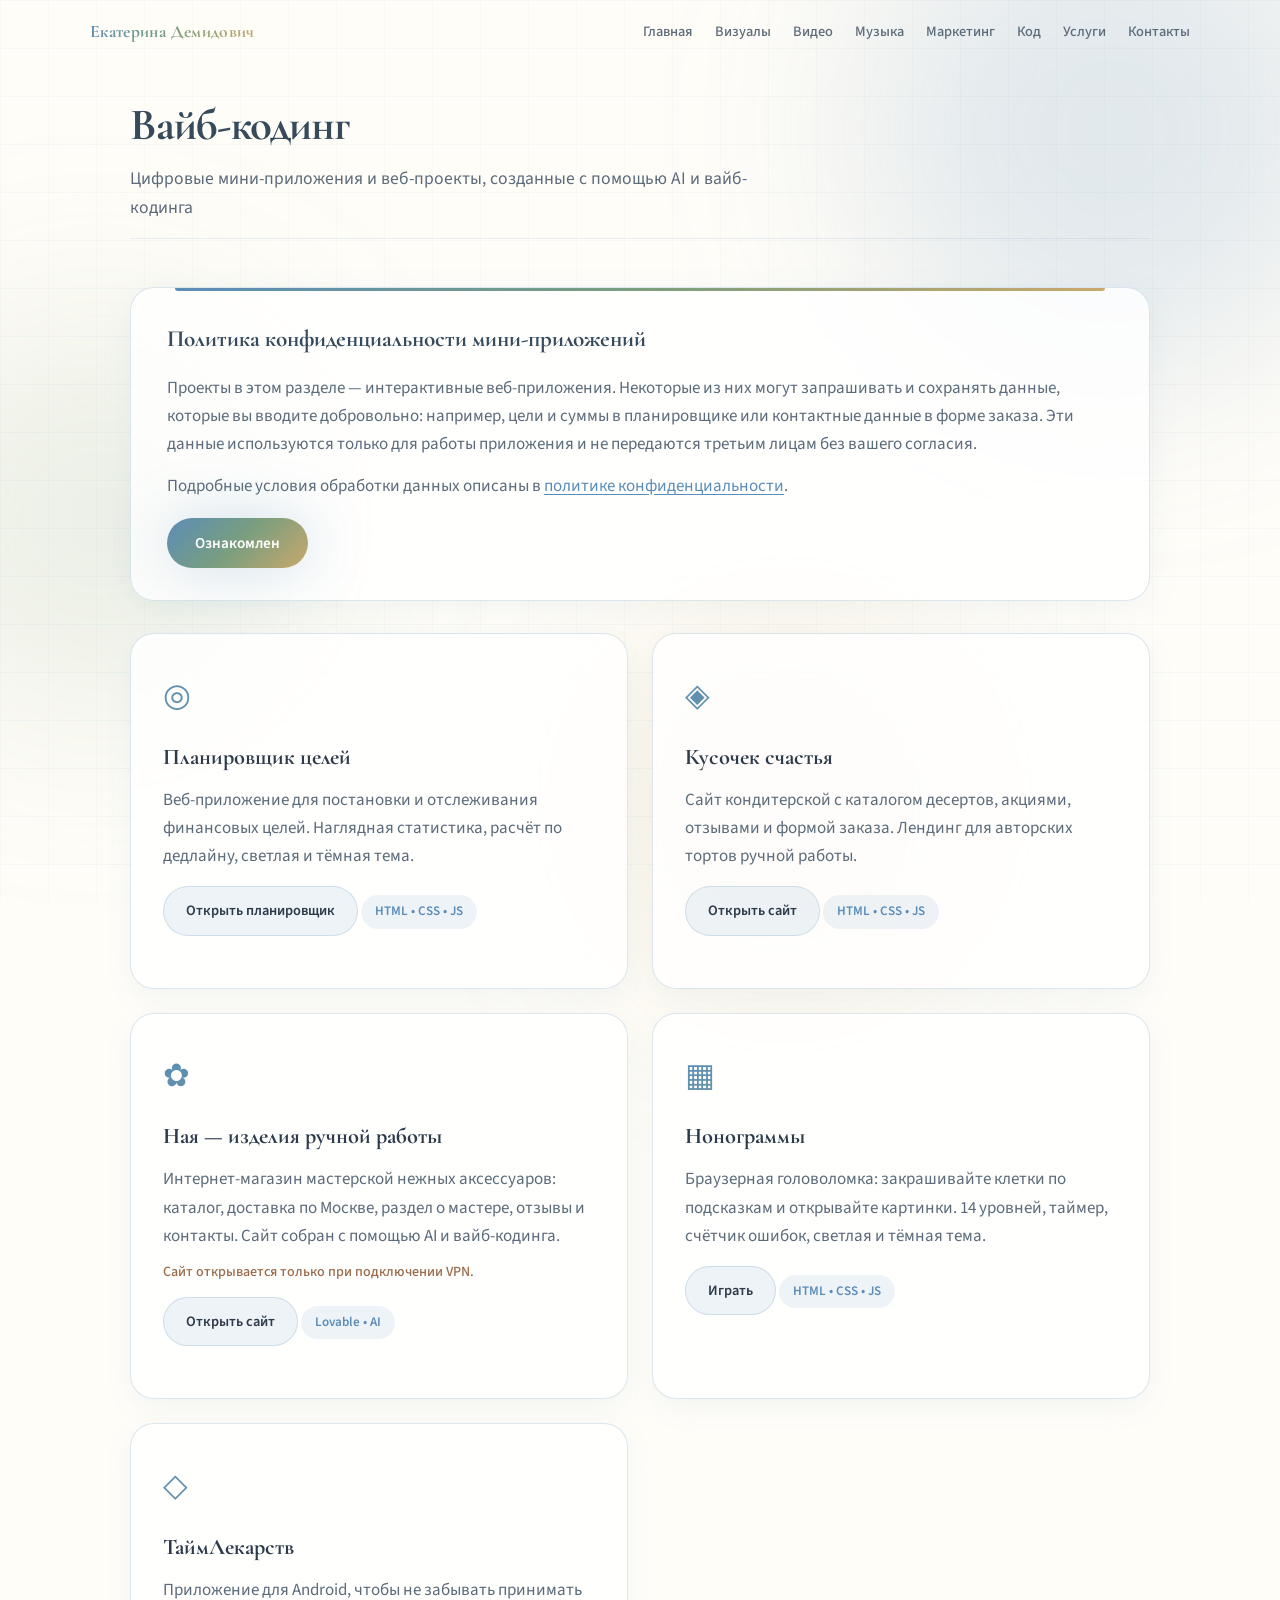
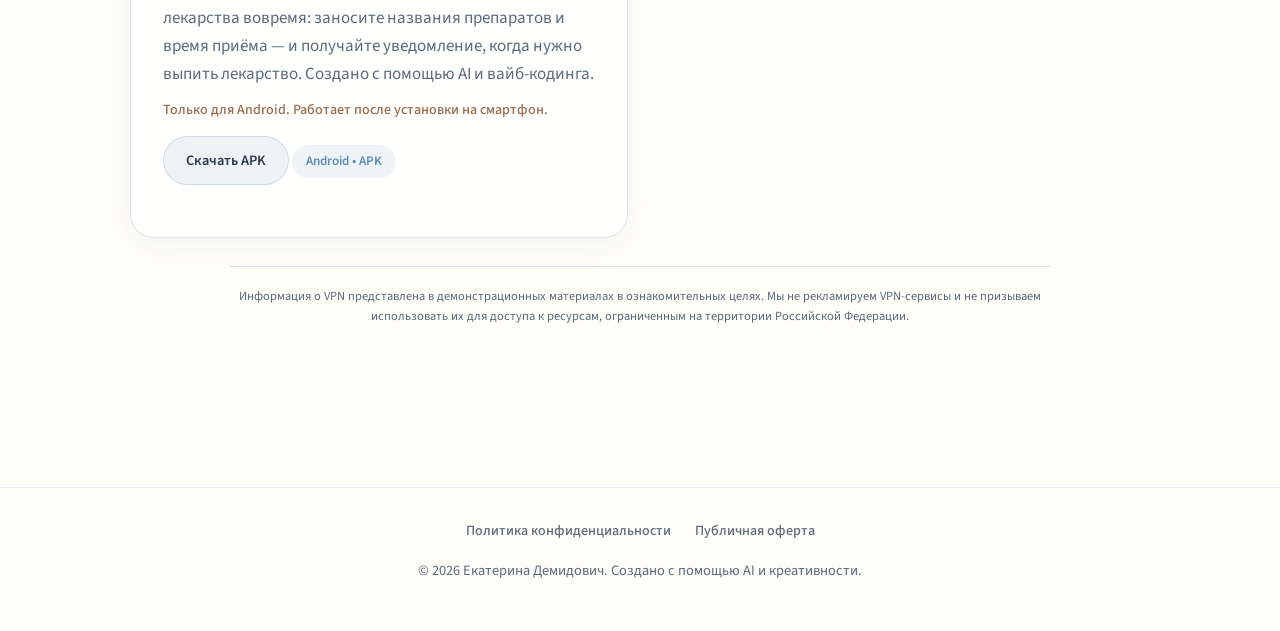
==== commit b491c2cf: "Добавление приложений и корректировки по визуалу" ====
--- a/coding.html
+++ b/coding.html
@@ -41,6 +41,22 @@
     </section>
 
     <section class="section fade-in">
+      <aside class="privacy-notice card privacy-notice--top" id="coding-privacy-notice" aria-labelledby="coding-privacy-title">
+        <div class="card__accent"></div>
+        <h2 class="privacy-notice__title" id="coding-privacy-title">Политика конфиденциальности мини-приложений</h2>
+        <p>
+          Проекты в этом разделе — интерактивные веб-приложения. Некоторые из них могут запрашивать и сохранять данные,
+          которые вы вводите добровольно: например, цели и суммы в планировщике или контактные данные в форме заказа.
+          Эти данные используются только для работы приложения и не передаются третьим лицам без вашего согласия.
+        </p>
+        <p>
+          Подробные условия обработки данных описаны в
+          <a href="privacy.html#mini-apps">политике конфиденциальности</a>.
+        </p>
+        <button type="button" class="btn btn--primary privacy-notice__btn" id="coding-privacy-ack">Ознакомлен</button>
+        <p class="privacy-notice__done" id="coding-privacy-done" hidden>Спасибо! Вы подтвердили ознакомление с политикой.</p>
+      </aside>
+
       <div class="product-list">
         <article class="product-card">
           <div class="product-card__icon">◎</div>
@@ -59,6 +75,15 @@
         </article>
 
         <article class="product-card">
+          <div class="product-card__icon">✿</div>
+          <h2 class="product-card__title">Ная — изделия ручной работы</h2>
+          <p class="product-card__desc">Интернет-магазин мастерской нежных аксессуаров: каталог, доставка по Москве, раздел о мастере, отзывы и контакты. Сайт собран с помощью AI и вайб-кодинга.</p>
+          <p class="product-card__note">Сайт открывается только при подключении VPN.</p>
+          <a href="https://naya-handmade-boutique.lovable.app" class="btn btn--case" target="_blank" rel="noopener noreferrer">Открыть сайт</a>
+          <span class="product-card__tag">Lovable • AI</span>
+        </article>
+
+        <article class="product-card">
           <div class="product-card__icon">▦</div>
           <h2 class="product-card__title">Нонограммы</h2>
           <p class="product-card__desc">Браузерная головоломка: закрашивайте клетки по подсказкам и открывайте картинки. 14 уровней, таймер, счётчик ошибок, светлая и тёмная тема.</p>
@@ -66,29 +91,20 @@
           <span class="product-card__tag">HTML • CSS • JS</span>
         </article>
 
-        <article class="product-card product-card--soon">
+        <article class="product-card">
           <div class="product-card__icon">◇</div>
-          <h2 class="product-card__title">Мини-приложения</h2>
-          <p class="product-card__desc">Будущие веб-приложения и цифровые продукты на стыке AI и вайб-кодинга.</p>
-          <span class="product-card__tag">Скоро</span>
+          <h2 class="product-card__title">ТаймЛекарств</h2>
+          <p class="product-card__desc">Приложение для Android, чтобы не забывать принимать лекарства вовремя: заносите названия препаратов и время приёма — и получайте уведомление, когда нужно выпить лекарство. Создано с помощью AI и вайб-кодинга.</p>
+          <p class="product-card__note">Только для Android. Работает после установки на смартфон.</p>
+          <a href="downloads/timellekarstv.apk" class="btn btn--case" download>Скачать APK</a>
+          <span class="product-card__tag">Android • APK</span>
         </article>
       </div>
 
-      <aside class="privacy-notice card" id="coding-privacy-notice" aria-labelledby="coding-privacy-title">
-        <div class="card__accent"></div>
-        <h2 class="privacy-notice__title" id="coding-privacy-title">Политика конфиденциальности мини-приложений</h2>
-        <p>
-          Проекты в этом разделе — интерактивные веб-приложения. Некоторые из них могут запрашивать и сохранять данные,
-          которые вы вводите добровольно: например, цели и суммы в планировщике или контактные данные в форме заказа.
-          Эти данные используются только для работы приложения и не передаются третьим лицам без вашего согласия.
-        </p>
-        <p>
-          Подробные условия обработки данных описаны в
-          <a href="privacy.html#mini-apps">политике конфиденциальности</a>.
-        </p>
-        <button type="button" class="btn btn--primary privacy-notice__btn" id="coding-privacy-ack">Ознакомлен</button>
-        <p class="privacy-notice__done" id="coding-privacy-done" hidden>Спасибо! Вы подтвердили ознакомление с политикой.</p>
-      </aside>
+      <p class="coding-disclaimer">
+        Информация о VPN представлена в демонстрационных материалах в ознакомительных целях.
+        Мы не рекламируем VPN-сервисы и не призываем использовать их для доступа к ресурсам, ограниченным на территории Российской Федерации.
+      </p>
     </section>
   </main>
 
--- a/style.css
+++ b/style.css
@@ -1004,7 +1004,7 @@
 }
 
 .legal-note--services-top {
-  margin: 0 0 16px;
+  margin: 16px 0 0;
   text-align: left;
 }
 
@@ -1012,6 +1012,11 @@
 .privacy-notice {
   margin-top: 32px;
   padding: 32px 36px;
+}
+
+.privacy-notice--top {
+  margin-top: 0;
+  margin-bottom: 32px;
 }
 
 .privacy-notice__title {
@@ -1543,6 +1548,14 @@
   margin-bottom: 16px;
 }
 
+.product-card__note {
+  font-size: 0.88rem;
+  font-weight: 500;
+  color: #9a6b4a;
+  margin: -4px 0 14px;
+  line-height: 1.5;
+}
+
 .product-card .btn--case {
   margin-bottom: 16px;
 }
@@ -1555,6 +1568,19 @@
   color: var(--accent-blue);
   background: rgba(91, 141, 184, 0.1);
   border-radius: 100px;
+}
+
+.coding-disclaimer {
+  margin-top: 28px;
+  padding-top: 20px;
+  border-top: 1px solid var(--border);
+  font-size: 0.78rem;
+  line-height: 1.6;
+  color: var(--text-muted);
+  text-align: center;
+  max-width: 820px;
+  margin-left: auto;
+  margin-right: auto;
 }
 
 /* ===== Contacts page ===== */
